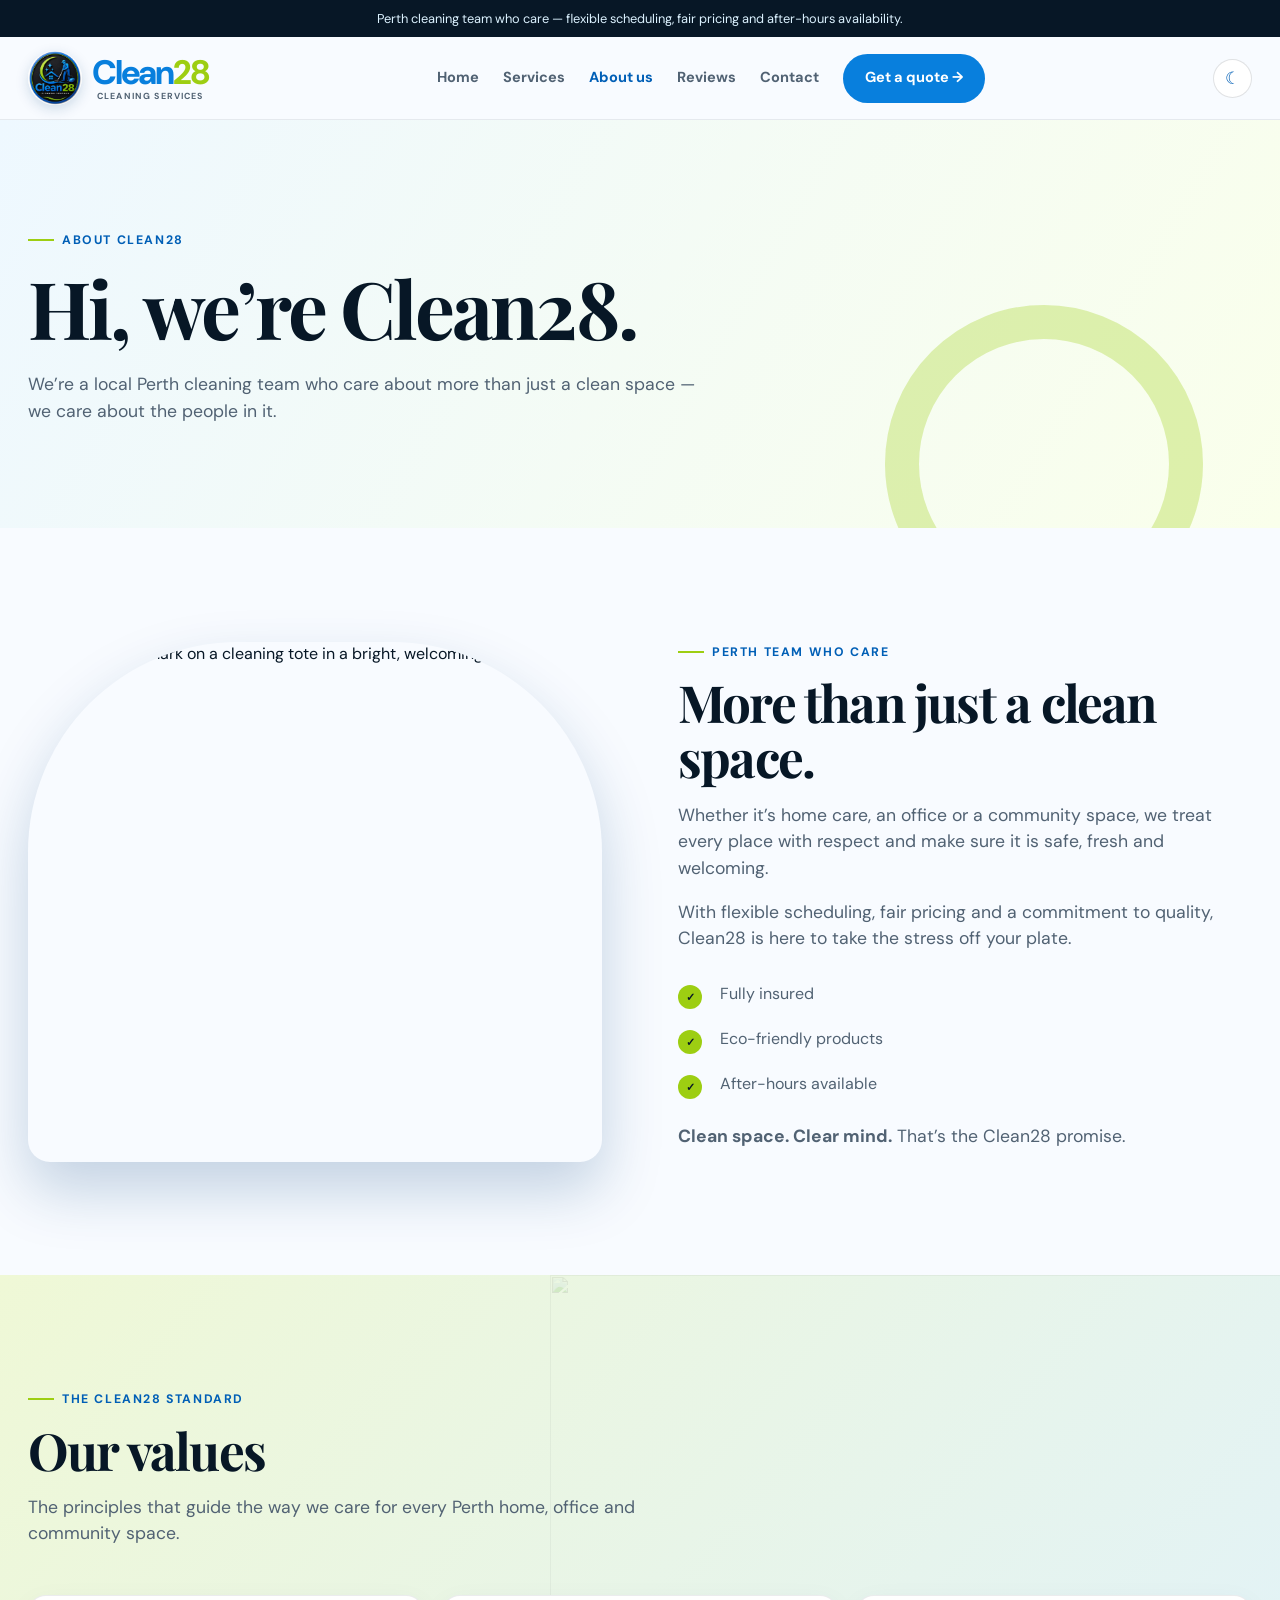
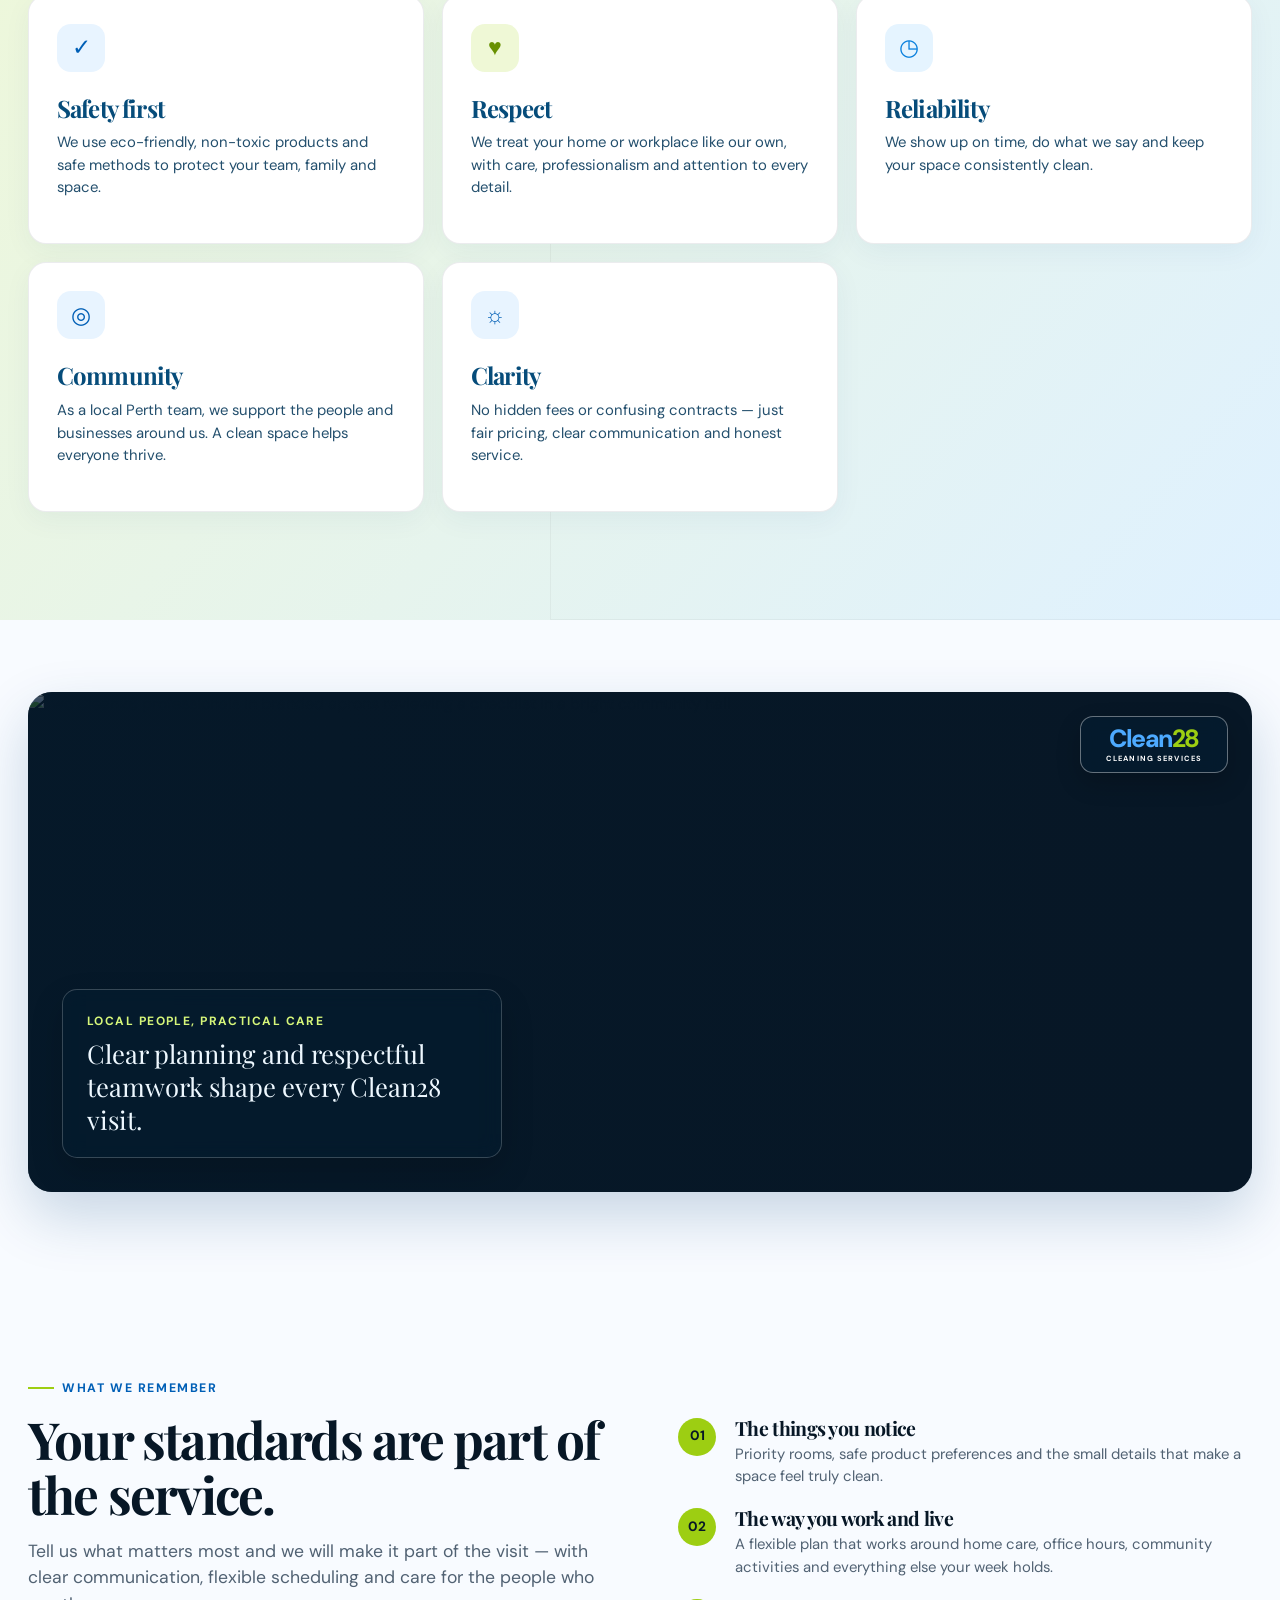
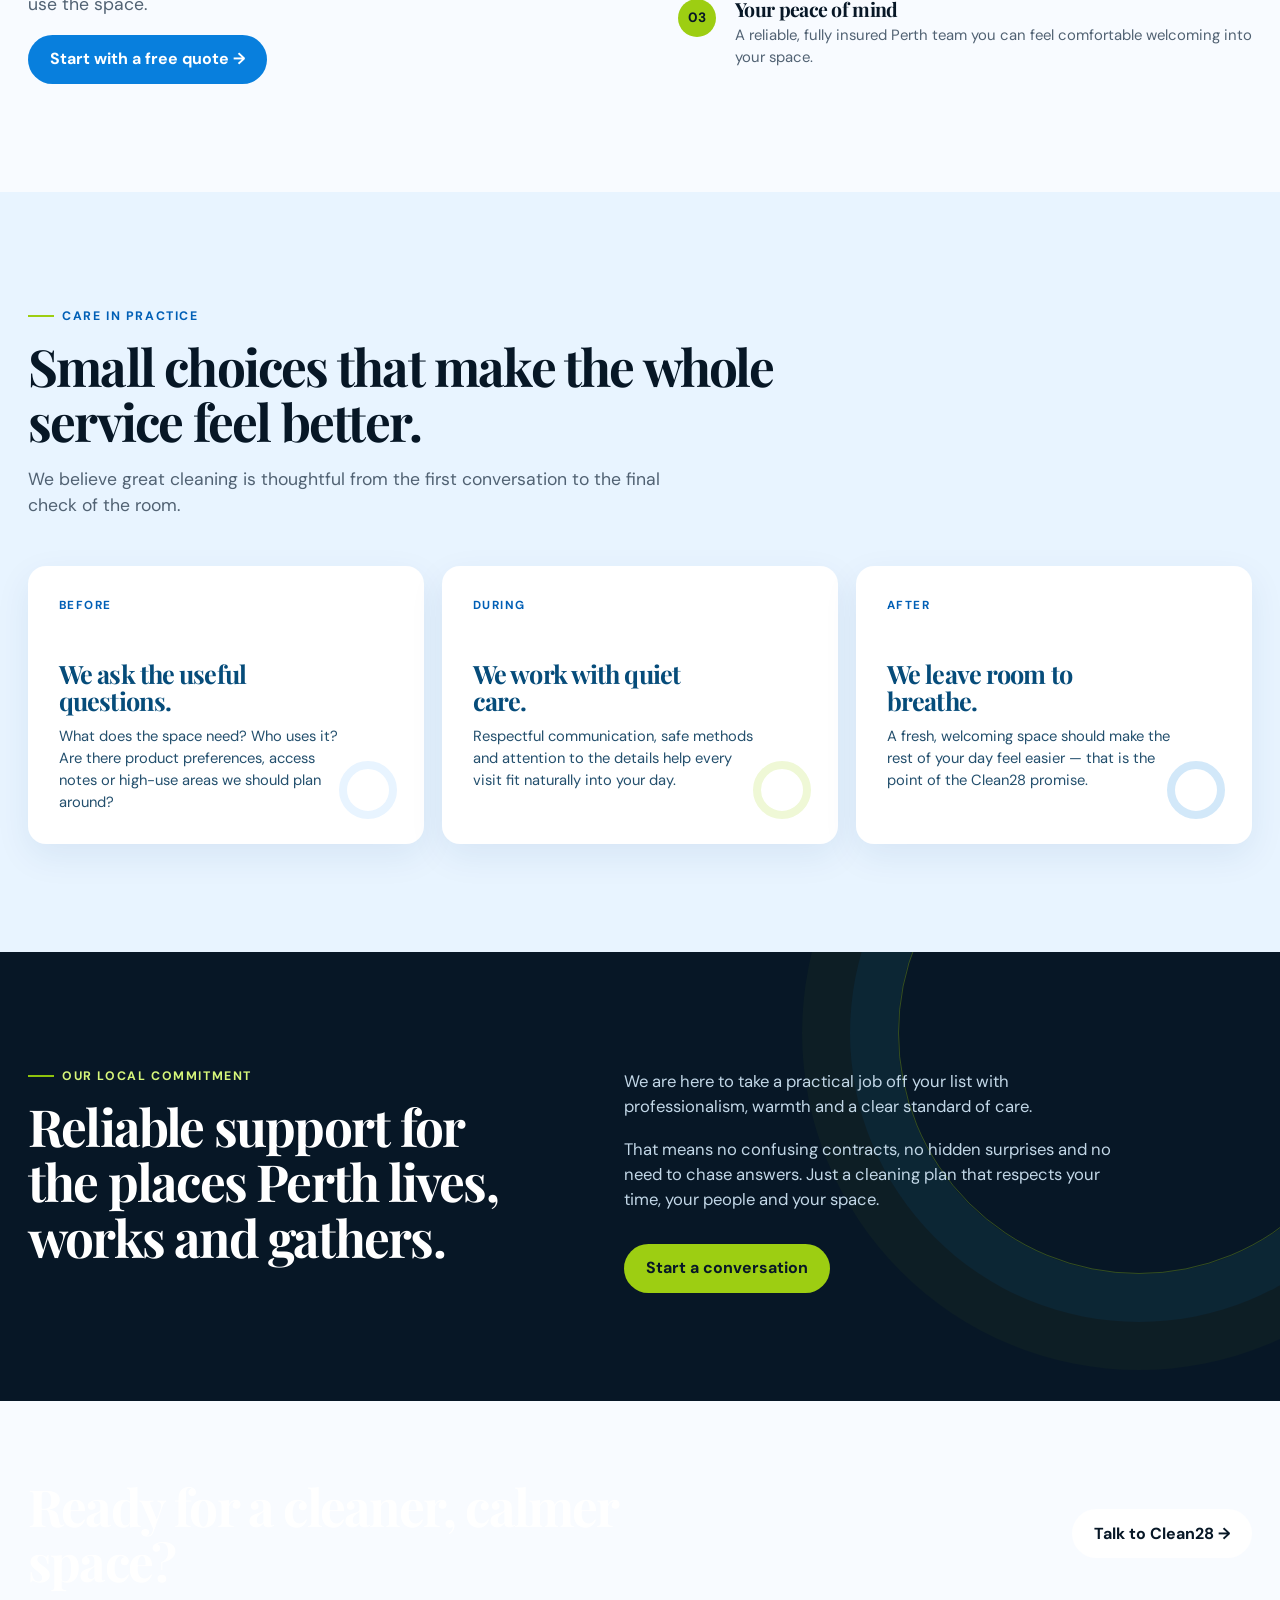
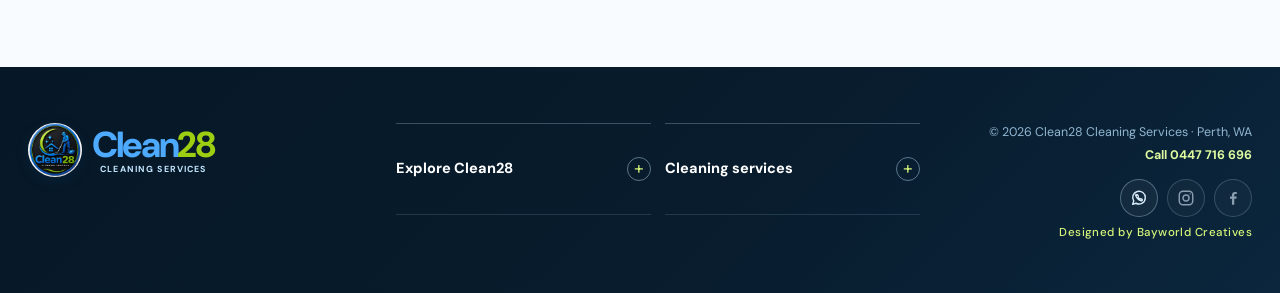
==== about.html @ f26c66ed "Add Clean28 website pages" ====
<!DOCTYPE html>
<html lang="en-AU">
<head>
  <meta charset="UTF-8" />
  <meta name="viewport" content="width=device-width, initial-scale=1.0" />
  <meta name="description" content="Learn about the people-first approach behind Clean28 Cleaning Services." />
  <title>Clean28 Cleaning Services | About us</title>
  <link rel="icon" type="image/jpeg" href="clean28-logo.jpeg" />
  <link rel="apple-touch-icon" href="clean28-logo.jpeg" />
  <link rel="preconnect" href="https://fonts.googleapis.com" />
  <link rel="preconnect" href="https://fonts.gstatic.com" crossorigin />
  <link href="https://fonts.googleapis.com/css2?family=DM+Sans:wght@400;500;600;700&family=Playfair+Display:wght@600;700&display=swap" rel="stylesheet" />
  <link rel="stylesheet" href="styles.css" />
</head>
<body>
  <div class="announcement">Perth cleaning team who care — flexible scheduling, fair pricing and after-hours availability.</div>
  <header class="site-header">
    <nav class="nav container" aria-label="Main navigation">
      <a class="brand" href="index.html" aria-label="Clean28 Cleaning Services home"><img class="brand-logo" src="clean28-logo.jpeg" alt="Clean28 Cleaning Services logo" /><span class="brand-text"><strong>Clean<span class="brand-number">28</span></strong><small>Cleaning Services</small></span></a>
      <button class="menu-toggle" type="button" aria-expanded="false" aria-controls="nav-links" aria-label="Open navigation">☰</button>
      <div class="nav-links" id="nav-links"><a href="index.html">Home</a><a href="services.html">Services</a><a href="about.html" aria-current="page">About us</a><a href="reviews.html">Reviews</a><a href="contact.html">Contact</a><a class="button button-primary" href="contact.html">Get a quote →</a></div>
      <button class="theme-toggle" type="button" aria-pressed="false" aria-label="Switch to dark mode">☾</button>
    </nav>
  </header>

  <main>
    <section class="page-hero">
      <div class="container">
        <span class="eyebrow">About Clean28</span>
        <h1>Hi, we’re Clean28.</h1>
        <p class="lead">We’re a local Perth cleaning team who care about more than just a clean space — we care about the people in it.</p>
      </div>
    </section>

    <section class="section">
      <div class="container two-col">
        <div class="photo-panel"><img src="about-cleaning-wordmark-v3.png" alt="Clean28 wordmark on a cleaning tote in a bright, welcoming home entry" /></div>
        <div>
          <span class="eyebrow">Perth team who care</span>
          <h2>More than just a clean space.</h2>
          <p class="lead">Whether it’s home care, an office or a community space, we treat every place with respect and make sure it is safe, fresh and welcoming.</p>
          <p class="lead">With flexible scheduling, fair pricing and a commitment to quality, Clean28 is here to take the stress off your plate.</p>
            <ul class="feature-list">
              <li><b class="tick">✓</b><span>Fully insured</span></li>
              <li><b class="tick">✓</b><span>Eco-friendly products</span></li>
              <li><b class="tick">✓</b><span>After-hours available</span></li>
            </ul>
            <p class="lead" style="margin-top: 24px;"><strong>Clean space. Clear mind.</strong> That’s the Clean28 promise.</p>
          </div>
      </div>
    </section>

    <section class="section section-lime section-with-worker" id="our-values" aria-labelledby="values-heading">
      <img class="worker-watermark worker-watermark-light" src="worker-fade-about.png" alt="" aria-hidden="true" />
      <div class="container">
        <div class="section-heading">
          <span class="eyebrow">The Clean28 standard</span>
          <h2 id="values-heading">Our values</h2>
          <p class="lead">The principles that guide the way we care for every Perth home, office and community space.</p>
        </div>
        <div class="card-grid">
          <article class="card"><div class="card-icon" aria-hidden="true">✓</div><h3>Safety first</h3><p>We use eco-friendly, non-toxic products and safe methods to protect your team, family and space.</p></article>
          <article class="card"><div class="card-icon" aria-hidden="true">♥</div><h3>Respect</h3><p>We treat your home or workplace like our own, with care, professionalism and attention to every detail.</p></article>
          <article class="card"><div class="card-icon" aria-hidden="true">◷</div><h3>Reliability</h3><p>We show up on time, do what we say and keep your space consistently clean.</p></article>
          <article class="card"><div class="card-icon" aria-hidden="true">◎</div><h3>Community</h3><p>As a local Perth team, we support the people and businesses around us. A clean space helps everyone thrive.</p></article>
          <article class="card"><div class="card-icon" aria-hidden="true">☼</div><h3>Clarity</h3><p>No hidden fees or confusing contracts — just fair pricing, clear communication and honest service.</p></article>
        </div>
      </div>
    </section>

    <section class="section visual-story-section">
      <div class="container">
        <figure class="visual-story"><img src="about-community-team-branded.png" alt="Two Clean28 professionals in branded aprons reviewing a checklist in a bright community hall" /><div class="visual-story-brand" aria-label="Clean28 Cleaning Services"><strong>Clean<span class="brand-number">28</span></strong><small>Cleaning Services</small></div><figcaption class="visual-story-caption"><span>Local people, practical care</span><p>Clear planning and respectful teamwork shape every Clean28 visit.</p></figcaption></figure>
      </div>
    </section>

    <section class="section">
      <div class="container two-col">
        <div>
          <span class="eyebrow">What we remember</span>
          <h2>Your standards are part of the service.</h2>
          <p class="lead">Tell us what matters most and we will make it part of the visit — with clear communication, flexible scheduling and care for the people who use the space.</p>
          <a class="button button-primary" href="contact.html">Start with a free quote →</a>
        </div>
        <div class="reason-list">
          <div class="reason"><b class="reason-number">01</b><div><h3>The things you notice</h3><p>Priority rooms, safe product preferences and the small details that make a space feel truly clean.</p></div></div>
          <div class="reason"><b class="reason-number">02</b><div><h3>The way you work and live</h3><p>A flexible plan that works around home care, office hours, community activities and everything else your week holds.</p></div></div>
          <div class="reason"><b class="reason-number">03</b><div><h3>Your peace of mind</h3><p>A reliable, fully insured Perth team you can feel comfortable welcoming into your space.</p></div></div>
        </div>
      </div>
    </section>

    <section class="section section-tint">
      <div class="container">
        <div class="section-heading">
          <span class="eyebrow">Care in practice</span>
          <h2>Small choices that make the whole service feel better.</h2>
          <p class="lead">We believe great cleaning is thoughtful from the first conversation to the final check of the room.</p>
        </div>
        <div class="practice-grid">
          <article class="practice-card"><span>Before</span><h3>We ask the useful questions.</h3><p>What does the space need? Who uses it? Are there product preferences, access notes or high-use areas we should plan around?</p></article>
          <article class="practice-card"><span>During</span><h3>We work with quiet care.</h3><p>Respectful communication, safe methods and attention to the details help every visit fit naturally into your day.</p></article>
          <article class="practice-card"><span>After</span><h3>We leave room to breathe.</h3><p>A fresh, welcoming space should make the rest of your day feel easier — that is the point of the Clean28 promise.</p></article>
        </div>
      </div>
    </section>

    <section class="section section-dark">
      <div class="container commitment-layout">
        <div>
          <span class="eyebrow">Our local commitment</span>
          <h2>Reliable support for the places Perth lives, works and gathers.</h2>
        </div>
        <div class="commitment-copy">
          <p>We are here to take a practical job off your list with professionalism, warmth and a clear standard of care.</p>
          <p>That means no confusing contracts, no hidden surprises and no need to chase answers. Just a cleaning plan that respects your time, your people and your space.</p>
          <a class="button button-lime" href="contact.html">Start a conversation</a>
        </div>
      </div>
    </section>

    <section class="cta"><div class="container cta-inner"><h2>Ready for a cleaner, calmer space?</h2><a class="button button-light" href="contact.html">Talk to Clean28 →</a></div></section>
  </main>

  <footer><div class="container footer-row"><a class="footer-name" href="index.html" aria-label="Clean28 Cleaning Services home"><img class="brand-logo" src="clean28-logo.jpeg" alt="Clean28 Cleaning Services logo" /><span class="brand-text"><strong>Clean<span class="brand-number">28</span></strong><small>Cleaning Services</small></span></a><div class="footer-menus" aria-label="Footer navigation"><details class="footer-menu"><summary>Explore Clean28</summary><div class="footer-menu-links"><a href="services.html">Services</a><a href="about.html">About us</a><a href="reviews.html">Reviews</a><a href="contact.html">Get a quote</a></div></details><details class="footer-menu"><summary>Cleaning services</summary><div class="footer-menu-links"><a href="services.html#home-cleaning">Home care</a><a href="services.html#workplace">Office cleaning</a><a href="services.html#community-spaces">Community spaces</a><a href="contact.html">Tailored cleaning</a></div></details></div><div class="legal">© <span data-year></span> Clean28 Cleaning Services · Perth, WA<br /><a class="footer-phone" href="tel:+61447716696">Call 0447 716 696</a><div class="social-links" aria-label="Follow Clean28 on social media"><a class="social-link social-link--whatsapp" href="https://wa.me/61447716696" target="_blank" rel="noopener noreferrer" aria-label="Message Clean28 on WhatsApp"><svg viewBox="0 0 24 24" aria-hidden="true"><path d="M20.4 11.6a8.4 8.4 0 0 1-12.4 7.4L3.5 20.5 5 16a8.4 8.4 0 1 1 15.4-4.4Z" /><path d="M8.7 8.2c.2-.5.5-.5.8-.5h.4c.2 0 .4.1.5.4l.7 1.7c.1.2.1.4 0 .6l-.4.7c.5 1 1.3 1.8 2.3 2.3l.7-.4c.2-.1.4-.1.6 0l1.7.7c.3.1.4.3.4.5v.4c0 .3 0 .6-.5.8-.5.2-1.1.3-1.8.1-1.4-.4-2.8-1.4-3.8-2.5-1.1-1.1-2.1-2.5-2.5-3.8-.2-.7-.1-1.3.1-1.8Z" /></svg></a><span class="social-link social-link--instagram social-link--pending" role="img" aria-label="Instagram profile coming soon"><svg viewBox="0 0 24 24" aria-hidden="true"><rect x="3" y="3" width="18" height="18" rx="5" /><circle cx="12" cy="12" r="4" /><circle cx="17.5" cy="6.5" r=".8" fill="currentColor" stroke="none" /></svg></span><span class="social-link social-link--facebook social-link--pending" role="img" aria-label="Facebook profile coming soon"><svg viewBox="0 0 24 24" aria-hidden="true"><path d="M13.7 21v-8h2.8l.4-3h-3.2V8.1c0-.9.3-1.5 1.6-1.5H17V4a21.5 21.5 0 0 0-2.4-.1c-2.4 0-4 1.4-4 4.1V10H8v3h2.6v8h3.1Z" /></svg></span></div><span class="designer-credit">Designed by Bayworld Creatives</span></div></div></footer>
  <script src="script.js" defer></script>
</body>
</html>
---- styles.css ----
:root {
  color-scheme: light;
  --ink: #071726;
  --ink-soft: #516273;
  --blue: #087fdd;
  --blue-deep: #005fb6;
  --blue-pale: #e8f4ff;
  --lime: #9dce12;
  --lime-pale: #eff8d6;
  --paper: #f8fbff;
  --white: #ffffff;
  --line: rgba(7, 23, 38, .12);
  --shadow: 0 18px 48px rgba(0, 64, 122, .12);
  --radius: 22px;
}

* { box-sizing: border-box; }
html { scroll-behavior: smooth; }
body { margin: 0; background: var(--paper); color: var(--ink); font-family: "DM Sans", Arial, sans-serif; line-height: 1.5; }
a { color: inherit; text-decoration: none; }
button, input, select, textarea { font: inherit; }
button { cursor: pointer; }
img { display: block; max-width: 100%; }
.container { width: min(1280px, calc(100% - 56px)); margin: 0 auto; }
.section { padding: 108px 0; }
.section-tint { background: var(--blue-pale); }
.section-lime { background: linear-gradient(130deg, var(--lime-pale), #dff1ff); }
.eyebrow { display: inline-flex; align-items: center; gap: 8px; color: var(--blue-deep); font-size: .77rem; font-weight: 700; letter-spacing: .13em; text-transform: uppercase; }
.eyebrow::before { width: 26px; height: 2px; background: var(--lime); content: ""; }
h1, h2, h3, p { margin-top: 0; }
h1, h2, h3 { font-family: "Playfair Display", Georgia, serif; letter-spacing: -.035em; line-height: 1.08; }
h1 { margin: 16px 0 20px; font-size: clamp(3rem, 6.2vw, 5.8rem); }
h2 { margin: 14px 0 16px; font-size: clamp(2.25rem, 4vw, 4.15rem); }
h3 { margin-bottom: 10px; font-size: 1.5rem; }
.lead { max-width: 680px; color: var(--ink-soft); font-size: 1.1rem; }
.section-heading { max-width: 760px; margin-bottom: 48px; }
.text-link { color: var(--blue-deep); font-size: .91rem; font-weight: 700; }
.text-link:hover { color: var(--blue); }

.announcement { padding: 9px 16px; background: var(--ink); color: #dcf2ff; font-size: .8rem; text-align: center; }
.site-header { position: sticky; top: 0; z-index: 10; border-bottom: 1px solid rgba(7,23,38,.08); background: rgba(248,251,255,.94); backdrop-filter: blur(14px); }
.nav { display: flex; align-items: center; justify-content: space-between; gap: 22px; min-height: 82px; }
.brand { display: inline-flex; align-items: center; gap: 10px; min-width: max-content; font-weight: 700; }
.brand-logo { width: 54px; height: 54px; flex: 0 0 54px; border-radius: 50%; object-fit: cover; box-shadow: 0 4px 13px rgba(0,64,122,.18); }
.brand-text { display: grid; line-height: 1.05; }
.brand-text strong { display: block; color: var(--blue); font-size: 2.12rem; font-weight: 800; letter-spacing: -.065em; }
.brand-number { color: var(--lime); }
.brand-text small { justify-self: center; margin-top: 1px; color: var(--ink-soft); font-size: .55rem; font-weight: 700; letter-spacing: .13em; text-align: center; text-transform: uppercase; white-space: nowrap; }
.nav-links { display: flex; align-items: center; gap: 24px; font-size: .91rem; font-weight: 700; }
.nav-links a:not(.button) { color: var(--ink-soft); }
.nav-links a:not(.button):hover, .nav-links a[aria-current="page"] { color: var(--blue-deep); }
.menu-toggle { display: none; padding: 5px; border: 0; background: transparent; color: var(--ink); font-size: 1.5rem; transition: transform .25s cubic-bezier(.2,.8,.2,1), color .2s ease; }
.menu-toggle[aria-expanded="true"] { color: var(--blue-deep); transform: rotate(90deg); }
.button { display: inline-flex; align-items: center; justify-content: center; gap: 8px; min-height: 49px; padding: 0 21px; border: 1px solid transparent; border-radius: 999px; font-weight: 700; transition: transform .2s ease, background .2s ease; }
.button:hover { transform: translateY(-2px); }
.button-primary { background: var(--blue); color: white; }
.button-primary:hover { background: var(--blue-deep); }
.button-dark { background: var(--ink); color: white; }
.button-light { background: var(--white); color: var(--ink); }
.button-outline { border-color: var(--blue-deep); color: var(--blue-deep); }
.theme-toggle { display: grid; width: 39px; height: 39px; flex: 0 0 39px; place-items: center; padding: 0; border: 1px solid var(--line); border-radius: 50%; background: var(--white); color: var(--blue-deep); font-size: 1.05rem; transition: transform .25s cubic-bezier(.2,.8,.2,1), background .25s ease; }
.theme-toggle:hover { background: var(--blue-pale); transform: rotate(18deg) scale(1.08); }

.home-hero { position: relative; overflow: hidden; padding: 0 0 108px; background: linear-gradient(122deg, #e9f6ff, #fbfff1 66%, #dff0ff); }
.home-hero::after { position: absolute; top: -160px; right: -160px; width: 520px; height: 520px; border: 45px solid rgba(157,206,18,.13); border-radius: 50%; box-shadow: 0 0 0 1px rgba(8,127,221,.26); content: ""; }
.hero-grid { position: relative; z-index: 1; display: grid; gap: 48px; }
.hero-actions { display: flex; flex-wrap: wrap; gap: 12px; margin-top: 30px; }
.trust-line { display: flex; flex-wrap: wrap; gap: 16px; margin-top: 30px; color: var(--ink-soft); font-size: .84rem; font-weight: 600; }
.trust-line span { display: inline-flex; align-items: center; gap: 7px; }
.tick { display: grid; width: 18px; height: 18px; place-items: center; border-radius: 50%; background: var(--lime); color: var(--ink); font-size: .7rem; transition: transform .24s cubic-bezier(.2,.8,.2,1), box-shadow .24s ease; }
.trust-line span:hover .tick, .feature-list li:hover .tick { transform: rotate(12deg) scale(1.18); box-shadow: 0 0 0 5px rgba(157,206,18,.19); }
.hero-mark { position: relative; order: -1; width: 100vw; min-height: 0; margin-left: calc(50% - 50vw); }
.hero-mark-main { position: absolute; inset: 0 0 0 38px; display: grid; place-items: center; overflow: hidden; border-radius: 255px 255px 24px 24px; background: radial-gradient(circle at 68% 18%, #e9ff9c 0 7%, transparent 7.5%), linear-gradient(160deg, #168fe9, #005aaf); box-shadow: 0 28px 60px rgba(0,64,122,.25); }
.hero-mark-main::before { position: absolute; width: 300px; height: 300px; border: 2px solid rgba(255,255,255,.46); border-radius: 50%; content: ""; }
.hero-mark-main img { position: relative; z-index: 1; width: 270px; height: 270px; border-radius: 50%; object-fit: cover; box-shadow: 0 18px 28px rgba(0,0,0,.28); }
.hero-mark-main .hero-photo { width: 100%; height: 100%; border-radius: 0; box-shadow: none; object-position: 67% center; transform: scale(1.04); transition: transform .75s cubic-bezier(.2,.75,.2,1), filter .45s ease; will-change: transform; }
.hero-logo-badge { position: absolute; z-index: 2; top: 22px; left: 22px; width: 82px !important; height: 82px !important; border: 4px solid rgba(255,255,255,.85); border-radius: 50% !important; box-shadow: 0 8px 22px rgba(0,0,0,.28) !important; }
.hero-tag { position: absolute; right: 0; bottom: 35px; padding: 15px 17px; border-radius: 14px; background: var(--ink); color: white; box-shadow: var(--shadow); font-size: .83rem; }
.hero-tag strong { display: block; color: var(--lime); font-size: 1.1rem; }
.hero-note { position: absolute; top: 70px; left: 0; width: 190px; padding: 16px; border-radius: 15px; background: var(--white); box-shadow: var(--shadow); color: var(--ink-soft); font-size: .8rem; }
.hero-note b { display: block; margin-bottom: 3px; color: var(--ink); font-size: 1rem; }
.hero-carousel { position: relative; height: clamp(680px, 72vh, 820px); overflow: hidden; background: var(--ink); box-shadow: 0 28px 60px rgba(0,64,122,.25); }
.carousel-slide { position: absolute; inset: 0; opacity: 0; pointer-events: none; transform: translateX(7%); transition: opacity .7s ease, transform .8s cubic-bezier(.2,.75,.2,1); }
.carousel-slide.is-active { opacity: 1; pointer-events: auto; transform: translateX(0); }
.carousel-image { width: 100%; height: 100%; object-fit: cover; object-position: center; transform: scale(1); transition: transform 5.5s ease; }
.carousel-slide.is-active .carousel-image { transform: scale(1.08); }
.carousel-scrim { position: absolute; inset: 0; background: linear-gradient(180deg, rgba(7,23,38,.02) 22%, rgba(7,23,38,.82) 100%), linear-gradient(90deg, rgba(7,23,38,.36), transparent 72%); }
.carousel-caption { position: absolute; z-index: 1; right: max(28px, calc((100vw - 1280px) / 2)); bottom: 84px; left: max(28px, calc((100vw - 1280px) / 2)); max-width: 430px; color: white; }
.carousel-kicker { display: inline-block; margin-bottom: 10px; color: #d7fa6b; font-size: .75rem; font-weight: 700; letter-spacing: .14em; text-transform: uppercase; }
.carousel-caption h2 { margin: 0 0 10px; font-size: clamp(2rem, 3vw, 3.1rem); }
.carousel-caption p { margin: 0; color: #edf7ff; font-size: 1.03rem; }
.carousel-controls { position: absolute; z-index: 2; right: max(28px, calc((100vw - 1280px) / 2)); bottom: 24px; left: max(28px, calc((100vw - 1280px) / 2)); display: flex; align-items: center; justify-content: space-between; }
.carousel-control { display: grid; width: 36px; height: 36px; place-items: center; padding: 0; border: 1px solid rgba(255,255,255,.62); border-radius: 50%; background: rgba(7,23,38,.42); color: white; font-size: 1.65rem; line-height: 1; transition: transform .2s ease, background .2s ease; }
.carousel-control:hover { transform: scale(1.08); background: rgba(8,127,221,.82); }
.carousel-dots { display: flex; gap: 8px; }
.carousel-dot { width: 9px; height: 9px; padding: 0; border: 0; border-radius: 50%; background: rgba(255,255,255,.52); transition: transform .2s ease, background .2s ease; }
.carousel-dot.is-active { transform: scale(1.3); background: var(--lime); }

.intro-grid, .two-col { display: grid; grid-template-columns: 1fr 1fr; gap: 76px; align-items: center; }
.page-hero { position: relative; overflow: hidden; padding: 104px 0; background: linear-gradient(120deg, #eef8ff, #faffeb); }
.page-hero::after { position: absolute; z-index: 0; right: 6%; bottom: -95px; width: 250px; height: 250px; border: 34px solid rgba(157,206,18,.3); border-radius: 50%; content: ""; }
.page-hero .container { position: relative; z-index: 2; }
.page-hero h1 { max-width: 720px; }
.page-hero .lead { max-width: 680px; margin-bottom: 0; }
.page-hero-visual { position: absolute; z-index: 1; right: max(6%, calc((100vw - 1280px) / 2)); bottom: -85px; width: 260px; height: 260px; border: 13px solid white; border-radius: 50%; object-fit: cover; box-shadow: var(--shadow); }
.page-hero-photo { position: absolute; z-index: 1; right: max(4%, calc((100vw - 1280px) / 2)); bottom: -72px; width: 390px; height: 430px; border: 10px solid var(--white); border-radius: 180px 180px 22px 22px; object-fit: cover; box-shadow: 0 28px 60px rgba(0,64,122,.24); transition: transform .55s cubic-bezier(.2,.75,.2,1), box-shadow .55s ease, filter .45s ease; will-change: transform; }
.feature-list { display: grid; gap: 18px; padding: 0; margin: 31px 0 0; list-style: none; }
.feature-list li { display: grid; grid-template-columns: 30px 1fr; gap: 12px; align-items: start; color: var(--ink-soft); }
.feature-list .tick { margin-top: 3px; width: 24px; height: 24px; }

.card-grid { display: grid; grid-template-columns: repeat(3, 1fr); gap: 18px; }
.scope-grid { display: grid; grid-template-columns: repeat(4, minmax(0, 1fr)); gap: 18px; }
.card { padding: 28px; border: 1px solid rgba(7,23,38,.08); border-radius: 18px; background: var(--white); color: var(--ink); box-shadow: 0 8px 28px rgba(0,64,122,.05); }
.card p { margin-bottom: 17px; color: var(--ink-soft); font-size: .93rem; }
.scope-label { display: block; margin-bottom: 17px; color: var(--blue-deep); font-size: .72rem; font-weight: 700; letter-spacing: .12em; text-transform: uppercase; }
.scope-card h3 { font-size: 1.28rem; }
.scope-list { display: grid; gap: 8px; padding: 0; margin: 19px 0 0; list-style: none; color: var(--ink-soft); font-size: .88rem; }
.scope-list li { display: flex; gap: 8px; align-items: flex-start; }
.scope-list li::before { color: #6c9600; content: "✓"; font-weight: 800; }
.card-icon { display: grid; width: 48px; height: 48px; margin-bottom: 24px; place-items: center; border-radius: 14px; background: var(--blue-pale); color: var(--blue-deep); font-size: 1.45rem; transition: transform .28s cubic-bezier(.2,.8,.2,1), background .28s ease, color .28s ease; }
.card:nth-child(2) .card-icon { background: var(--lime-pale); color: #689000; }
.card:nth-child(3) .card-icon { background: #e5f4ff; color: var(--blue); }
.card:hover .card-icon { transform: translateY(-6px) rotate(-6deg) scale(1.09); background: var(--blue); color: white; }
.card:nth-child(2):hover .card-icon { transform: translateY(-6px) rotate(6deg) scale(1.09); background: var(--lime); color: var(--ink); }
.service-card { position: relative; min-height: 270px; overflow: hidden; }
.service-card::after { position: absolute; right: -46px; bottom: -46px; width: 145px; height: 145px; border: 20px solid rgba(8,127,221,.11); border-radius: 50%; content: ""; }
.service-card:nth-child(2)::after { border-color: rgba(157,206,18,.22); }
.service-card > * { position: relative; z-index: 1; }

.planner-section { padding: 38px 0; background: var(--paper); }
.planner-shell { display: grid; grid-template-columns: .86fr 1.14fr; gap: 36px; padding: 30px; border: 1px solid var(--line); border-radius: var(--radius); background: var(--white); box-shadow: var(--shadow); }
.planner-shell h2 { margin-bottom: 10px; font-size: 2rem; }
.planner-shell .lead { margin-bottom: 0; font-size: .98rem; }
.plan-options { display: grid; grid-template-columns: repeat(3, 1fr); gap: 10px; margin: 22px 0 0; }
.plan-option { min-height: 100px; padding: 14px; border: 1px solid var(--line); border-radius: 12px; background: var(--paper); color: var(--ink); text-align: left; transition: transform .2s ease, border-color .2s ease, background .2s ease; }
.plan-option:hover { transform: translateY(-2px); border-color: var(--blue); }
.plan-option.is-selected { border-color: var(--blue); background: var(--blue-pale); box-shadow: inset 0 0 0 1px var(--blue); }
.plan-option b { display: block; margin-bottom: 5px; font-family: "Playfair Display", Georgia, serif; font-size: 1.04rem; }
.plan-option small { color: var(--ink-soft); font-size: .75rem; }
.plan-summary { padding: 26px; border-radius: 16px; background: linear-gradient(135deg, var(--blue-pale), var(--lime-pale)); }
.plan-summary-label { display: flex; align-items: center; gap: 9px; margin-bottom: 10px; color: var(--blue-deep); font-size: .78rem; font-weight: 700; letter-spacing: .09em; text-transform: uppercase; }
.plan-summary-label::before { width: 10px; height: 10px; border-radius: 50%; background: var(--lime); box-shadow: 0 0 0 5px rgba(157,206,18,.2); content: ""; }
.plan-summary h3 { margin-bottom: 8px; }
.plan-summary p { max-width: 590px; margin-bottom: 16px; color: var(--ink-soft); }
.plan-includes { display: grid; grid-template-columns: 1fr 1fr; gap: 8px 20px; padding: 0; margin: 18px 0 23px; list-style: none; color: var(--ink-soft); font-size: .87rem; }
.plan-includes li { display: flex; gap: 7px; align-items: flex-start; }
.plan-includes li::before { color: #6c9600; content: "✓"; font-weight: 800; }

.form-helper { padding: 13px 15px; margin: -2px 0 16px; border-left: 3px solid var(--lime); background: var(--lime-pale); color: var(--ink-soft); font-size: .85rem; }
.form-helper strong { color: var(--ink); }

.service-card, .photo-panel, .hero-mark-main, .page-hero-photo { transition: transform .25s ease, box-shadow .25s ease; }
@media (hover: hover) {
  .hero-mark-main:hover { transform: translateY(-5px); box-shadow: 0 34px 68px rgba(0,64,122,.29); }
  .hero-mark-main:hover .hero-photo { transform: scale(1.11); filter: saturate(1.07) contrast(1.03); }
  .photo-panel:hover, .page-hero-photo:hover { transform: translateY(-6px); box-shadow: 0 28px 56px rgba(0,64,122,.24); }
  .photo-panel:hover img { transform: scale(1.075); filter: saturate(1.06) contrast(1.03); }
  .page-hero-photo:hover { transform: translateY(-6px) scale(1.025); filter: saturate(1.06) contrast(1.03); }
}

.steps { display: grid; grid-template-columns: repeat(3, 1fr); gap: 30px; }
.step { position: relative; padding-top: 24px; }
.step::before { position: absolute; top: 0; left: 0; width: 100%; height: 1px; background: var(--line); content: ""; }
.step::after { position: absolute; top: -5px; left: 0; width: 11px; height: 11px; border-radius: 50%; background: var(--lime); content: ""; }
.step:nth-child(2)::after { background: var(--blue); }
.step:nth-child(3)::after { background: var(--ink); }
.step span { color: var(--blue-deep); font-size: .74rem; font-weight: 700; letter-spacing: .12em; }
.step p { color: var(--ink-soft); font-size: .93rem; }

.side-logo { min-height: 430px; display: grid; place-items: center; border-radius: 170px 170px 20px 20px; background: linear-gradient(165deg, var(--blue), var(--ink)); box-shadow: var(--shadow); }
.side-logo img { width: min(72%, 330px); border: 10px solid rgba(255,255,255,.18); border-radius: 50%; box-shadow: 0 15px 35px rgba(0,0,0,.28); }
.photo-panel { min-height: 520px; overflow: hidden; border-radius: 210px 210px 22px 22px; box-shadow: 0 28px 60px rgba(0,64,122,.22); }
.photo-panel img { width: 100%; height: 520px; object-fit: cover; transition: transform .8s cubic-bezier(.2,.75,.2,1), filter .45s ease; will-change: transform; }
.photo-panel-home img { object-position: 60% center; }
.reason-list { display: grid; gap: 21px; margin-top: 30px; }
.reason { display: grid; grid-template-columns: 42px 1fr; gap: 15px; align-items: start; }
.reason-number { display: grid; width: 38px; height: 38px; place-items: center; border-radius: 50%; background: var(--lime); color: var(--ink); font-size: .85rem; font-weight: 700; }
.reason h3 { margin: 0 0 4px; font-size: 1.22rem; }
.reason p { margin: 0; color: var(--ink-soft); font-size: .93rem; }

.review-feature { display: grid; grid-template-columns: 1.1fr .9fr; gap: 20px; }
.review-main { display: flex; min-height: 315px; flex-direction: column; justify-content: space-between; padding: 35px; border-radius: 19px; background: linear-gradient(135deg, #087fdd, #06466f); color: white; }
.quote-mark { color: var(--lime); font-family: Georgia, serif; font-size: 5rem; line-height: .6; }
blockquote { margin: 12px 0 24px; font-family: "Playfair Display", Georgia, serif; font-size: clamp(1.4rem, 2.5vw, 2.05rem); line-height: 1.27; }
.featured-quote { color: #d6f67a; }
.review-main small { color: #b8dffc; }
.review-stack { display: grid; gap: 20px; }
.review-stack .card { display: grid; align-content: center; min-height: 147px; }
.stars { color: #77ad00; letter-spacing: 1px; }
.review-stack p { margin: 8px 0 12px; }
.review-stack strong { font-size: .86rem; }

.faq-list { border-top: 1px solid var(--line); }
details { border-bottom: 1px solid var(--line); padding: 18px 0; }
summary { display: flex; justify-content: space-between; gap: 16px; cursor: pointer; font-weight: 700; list-style: none; }
summary::-webkit-details-marker { display: none; }
summary::after { color: var(--blue-deep); content: "+"; font-size: 1.3rem; line-height: .8; }
details[open] summary::after { content: "–"; }
details p { margin: 12px 27px 0 0; color: var(--ink-soft); font-size: .92rem; }

.contact-grid { display: grid; grid-template-columns: .88fr 1.12fr; gap: 76px; align-items: start; }
.contact-details { display: grid; gap: 14px; margin-top: 26px; }
.contact-detail { display: flex; align-items: center; gap: 13px; color: var(--ink-soft); }
.contact-detail strong { color: var(--ink); }
.contact-symbol { display: grid; width: 39px; height: 39px; place-items: center; border-radius: 50%; background: var(--lime-pale); color: #618a00; font-weight: 700; transition: transform .25s cubic-bezier(.2,.8,.2,1), background .25s ease; }
.contact-detail:hover .contact-symbol { transform: rotate(-10deg) scale(1.13); background: var(--lime); }
.form-card { padding: 31px; border-radius: var(--radius); background: var(--white); color: var(--ink); box-shadow: var(--shadow); }
.form-card h2 { font-size: 2rem; }
.form-row { display: grid; grid-template-columns: 1fr 1fr; gap: 13px; }
.field { display: grid; gap: 6px; margin-bottom: 14px; color: var(--ink); font-size: .84rem; font-weight: 700; }
.field input, .field select, .field textarea { width: 100%; border: 1px solid var(--line); border-radius: 9px; padding: 12px; outline-color: var(--blue); color: var(--ink); }
.field input, .field select, .field textarea { background: var(--white); }
.field select option { background: var(--white); color: var(--ink); }
.field textarea { min-height: 112px; resize: vertical; }
.form-message { display: none; margin: 13px 0 0; color: #638a00; font-size: .9rem; font-weight: 700; }
.form-message.visible { display: block; }
.designer-credit { display: inline-block; margin-top: 7px; color: #d6f67a; font-size: .72rem; font-weight: 500; letter-spacing: .04em; }

.section-dark { position: relative; overflow: hidden; background: #071726; color: #f5fbff; }
.section-dark::before { position: absolute; top: -160px; right: -100px; width: 480px; height: 480px; border: 1px solid rgba(157,206,18,.3); border-radius: 50%; box-shadow: 0 0 0 48px rgba(8,127,221,.08), 0 0 0 96px rgba(157,206,18,.04); content: ""; }
.section-dark > .container { position: relative; z-index: 1; }
.section-dark .eyebrow { color: #d6f67a; }
.section-dark .eyebrow::before { background: #8ec30c; }
.section-dark h2, .section-dark h3 { color: #ffffff; }
.section-dark p { color: #c2d7e7; }
.section-heading-light { max-width: 710px; }
.section-heading-light p { max-width: 660px; }
.section-with-worker { position: relative; overflow: hidden; isolation: isolate; }
.section-with-worker > .container { position: relative; z-index: 1; }
.worker-watermark { position: absolute; z-index: 0; right: -3%; bottom: 0; width: min(60vw, 1000px); max-width: none; height: 100%; object-fit: cover; object-position: right center; pointer-events: none; user-select: none; }
.worker-watermark-light { opacity: .17; mix-blend-mode: multiply; }
.worker-watermark-dark { opacity: .27; mix-blend-mode: screen; }
#plan-cta { background: var(--lime); color: #071726; }
#plan-cta:hover { background: #c3f04c; }
.button-lime { background: var(--lime); color: #071726; }
.button-lime:hover { background: #c3f04c; }

.standard-layout { display: grid; grid-template-columns: .82fr 1.18fr; gap: 82px; align-items: start; }
.standard-intro h2 { margin-bottom: 21px; }
.standard-intro p { max-width: 460px; margin-bottom: 30px; font-size: 1.06rem; }
.standard-grid { display: grid; gap: 0; border-top: 1px solid rgba(255,255,255,.18); }
.standard-card { display: grid; grid-template-columns: 56px 1fr; column-gap: 20px; padding: 26px 0; border-bottom: 1px solid rgba(255,255,255,.18); }
.standard-card span { grid-row: span 2; color: var(--lime); font-size: .8rem; font-weight: 700; letter-spacing: .12em; }
.standard-card h3 { margin: 0 0 6px; font-size: 1.42rem; }
.standard-card p { margin: 0; font-size: .93rem; }

.service-detail-grid { display: grid; grid-template-columns: repeat(3, 1fr); gap: 18px; }
.service-detail-card { min-height: 325px; padding: 31px; border: 1px solid rgba(255,255,255,.17); border-radius: 19px; background: rgba(255,255,255,.055); backdrop-filter: blur(8px); }
.service-index { display: block; margin-bottom: 56px; color: var(--lime); font-size: .7rem; font-weight: 700; letter-spacing: .14em; }
.service-detail-card h3 { font-size: 1.66rem; }
.service-detail-card p { min-height: 68px; margin-bottom: 22px; font-size: .94rem; }
.service-detail-card ul { display: grid; gap: 9px; padding: 0; margin: 0; list-style: none; color: #d1e0eb; font-size: .85rem; }
.service-detail-card li { display: flex; gap: 8px; align-items: flex-start; }
.service-detail-card li::before { color: var(--lime); content: "✦"; font-size: .7rem; }

.service-assurance { display: grid; grid-template-columns: 1fr 1fr; gap: 84px; align-items: center; }
.assurance-list { display: grid; gap: 0; border-top: 1px solid var(--line); }
.assurance-list > div { display: grid; grid-template-columns: 46px 1fr; gap: 14px; padding: 17px 0; border-bottom: 1px solid var(--line); }
.assurance-list b { color: var(--blue-deep); font-size: .78rem; letter-spacing: .08em; }
.assurance-list span { display: grid; gap: 3px; }
.assurance-list small { color: var(--ink-soft); font-size: .88rem; }

.practice-grid { display: grid; grid-template-columns: repeat(3, 1fr); gap: 18px; }
.practice-card { position: relative; min-height: 268px; padding: 31px; border-radius: 18px; background: var(--white); box-shadow: 0 12px 35px rgba(0,64,122,.08); }
.practice-card::after { position: absolute; right: 27px; bottom: 25px; width: 42px; height: 42px; border: 8px solid var(--blue-pale); border-radius: 50%; content: ""; }
.practice-card:nth-child(2)::after { border-color: var(--lime-pale); }
.practice-card:nth-child(3)::after { border-color: rgba(8,127,221,.18); }
.practice-card span { display: block; margin-bottom: 45px; color: var(--blue-deep); font-size: .73rem; font-weight: 700; letter-spacing: .12em; text-transform: uppercase; }
.practice-card h3 { max-width: 260px; font-size: 1.58rem; }
.practice-card p { max-width: 290px; margin: 0; color: var(--ink-soft); font-size: .92rem; }

.commitment-layout { display: grid; grid-template-columns: .9fr 1.1fr; gap: 82px; align-items: start; }
.commitment-layout h2 { max-width: 600px; }
.commitment-copy { max-width: 510px; padding-top: 9px; }
.commitment-copy p { margin-bottom: 18px; font-size: 1.04rem; }
.commitment-copy .button { margin-top: 14px; }

.review-next-step { display: grid; grid-template-columns: .92fr 1.08fr; gap: 82px; align-items: center; }
.next-step-list { display: grid; gap: 0; border-top: 1px solid var(--line); }
.next-step-list > div { display: grid; grid-template-columns: 44px 1fr; gap: 16px; padding: 19px 0; border-bottom: 1px solid var(--line); }
.next-step-list b { display: grid; width: 32px; height: 32px; place-items: center; border-radius: 50%; background: var(--lime-pale); color: #547600; font-size: .79rem; }
.next-step-list p { margin: 0; color: var(--ink-soft); font-size: .91rem; }
.next-step-list strong { color: var(--ink); }

.contact-journey .section-heading { margin-bottom: 52px; }
.journey-grid { display: grid; grid-template-columns: repeat(3, 1fr); gap: 0; border-top: 1px solid var(--line); }
.journey-grid article { position: relative; min-height: 276px; padding: 32px 34px 24px 0; border-bottom: 1px solid var(--line); }
.journey-grid article + article { padding-left: 34px; border-left: 1px solid var(--line); }
.journey-grid span { display: block; margin-bottom: 65px; color: var(--blue-deep); font-size: .78rem; font-weight: 700; letter-spacing: .11em; }
.journey-grid h3 { font-size: 1.48rem; }
.journey-grid p { max-width: 310px; margin: 0; color: var(--ink-soft); font-size: .93rem; }

.scroll-progress { position: fixed; z-index: 30; top: 0; right: 0; left: 0; height: 4px; transform: scaleX(0); transform-origin: left center; background: linear-gradient(90deg, var(--blue), var(--lime)); box-shadow: 0 2px 9px rgba(8,127,221,.32); transition: transform .12s linear; }
.back-to-top { position: fixed; z-index: 9; right: 26px; bottom: 26px; display: inline-flex; gap: 7px; align-items: center; min-height: 44px; padding: 0 15px; border: 1px solid rgba(255,255,255,.36); border-radius: 999px; background: var(--ink); color: #ffffff; box-shadow: 0 14px 32px rgba(0,0,0,.22); font-size: .79rem; font-weight: 700; opacity: 0; pointer-events: none; transform: translateY(14px); transition: opacity .24s ease, transform .24s ease, background .2s ease; }
.back-to-top span:first-child { display: grid; width: 18px; height: 18px; place-items: center; border-radius: 50%; background: var(--lime); color: #071726; font-size: .9rem; line-height: 1; }
.back-to-top.is-visible { opacity: 1; pointer-events: auto; transform: translateY(0); }
.back-to-top:hover { background: var(--blue-deep); }

.has-enhanced-motion .reveal { opacity: 0; transform: translateY(26px); transition: opacity .64s ease var(--reveal-delay, 0ms), transform .64s cubic-bezier(.2,.7,.2,1) var(--reveal-delay, 0ms); }
.has-enhanced-motion .reveal.is-visible { opacity: 1; transform: translateY(0); }
.has-enhanced-motion .standard-card.reveal { transform: translateX(22px); }
.has-enhanced-motion .standard-card.reveal.is-visible { transform: translateX(0); }
.has-enhanced-motion .journey-grid article.reveal { transform: translateY(18px); }
.has-enhanced-motion .cta-inner.reveal { transform: translateY(34px) scale(.985); transition-duration: .8s; }
.has-enhanced-motion .cta-inner.reveal.is-visible { transform: translateY(0) scale(1); }
.has-enhanced-motion .image-reveal { opacity: 0; transform: translateX(-58px); transition: opacity .7s ease var(--reveal-delay, 0ms), transform .8s cubic-bezier(.2,.75,.2,1) var(--reveal-delay, 0ms), box-shadow .45s ease, filter .45s ease; }
.has-enhanced-motion .image-reveal.image-reveal-from-right { transform: translateX(58px); }
.has-enhanced-motion .image-reveal.is-visible { opacity: 1; transform: translateX(0); }

@media (hover: hover) {
  .has-enhanced-motion .card.reveal.is-visible:hover, .has-enhanced-motion .practice-card.reveal.is-visible:hover, .has-enhanced-motion .service-detail-card.reveal.is-visible:hover { transform: translateY(-6px); }
  .has-enhanced-motion .photo-panel.image-reveal.is-visible:hover { transform: translateY(-6px); }
  .has-enhanced-motion .page-hero-photo.image-reveal.is-visible:hover { transform: translateY(-6px) scale(1.025); }
}

.cta { padding: 78px 0; color: #ffffff; transition: background-color .55s ease, color .4s ease; }
.cta.cta--blue { background: #087fdd; }
.cta.cta--lime { background: #d6f67a; color: #071726; }
.cta.cta--navy { background: #071726; }
.cta-quote { min-height: 2.45em; margin-bottom: 0; will-change: transform, opacity, filter; }
.cta .button-light { transition: transform .22s cubic-bezier(.2,.8,.2,1), background-color .4s ease, color .4s ease, box-shadow .4s ease; }
.cta.cta--lime .button-light { background: #071726; color: #ffffff; box-shadow: 0 12px 24px rgba(58,95,0,.2); }
.cta-quote.is-changing { animation: cta-quote-swoosh .62s cubic-bezier(.2,.75,.2,1); }
@keyframes cta-quote-swoosh {
  0% { opacity: 1; transform: translateX(0) skewX(0) scale(1); filter: blur(0); }
  42% { opacity: 0; transform: translateX(-74px) skewX(-9deg) scale(.97); filter: blur(3px); }
  54% { opacity: 0; transform: translateX(76px) skewX(-9deg) scale(.97); filter: blur(3px); }
  100% { opacity: 1; transform: translateX(0) skewX(0) scale(1); filter: blur(0); }
}
.cta-inner { display: flex; align-items: center; justify-content: space-between; gap: 35px; }
.cta h2 { max-width: 650px; margin: 0; }
.visual-story-section { padding: 72px 0; }
.visual-story { position: relative; min-height: 500px; margin: 0; overflow: hidden; border-radius: 24px; background: var(--ink); box-shadow: 0 24px 58px rgba(0,64,122,.2); }
.visual-story::after { position: absolute; inset: 0; background: linear-gradient(90deg, rgba(5,25,42,.74), rgba(5,25,42,.16) 60%, transparent); content: ""; }
.visual-story img { width: 100%; height: 500px; object-fit: cover; object-position: center; transition: transform .8s cubic-bezier(.2,.75,.2,1); }
.visual-story:hover img { transform: scale(1.035); }
.visual-story-brand { position: absolute; z-index: 2; top: 24px; right: 24px; display: grid; justify-items: center; min-width: 148px; padding: 10px 15px 9px; border: 1px solid rgba(255,255,255,.38); border-radius: 13px; background: rgba(4,28,48,.76); box-shadow: 0 10px 24px rgba(0,0,0,.2); backdrop-filter: blur(9px); line-height: 1; }
.visual-story-brand strong { color: #4daaff; font-size: 1.56rem; font-weight: 800; letter-spacing: -.06em; }
.visual-story-brand small { margin-top: 3px; color: #ffffff; font-size: .47rem; font-weight: 700; letter-spacing: .15em; text-align: center; text-transform: uppercase; white-space: nowrap; }
.visual-story-caption { position: absolute; z-index: 1; bottom: 34px; left: 34px; max-width: min(440px, calc(100% - 68px)); padding: 22px 24px; border: 1px solid rgba(255,255,255,.2); border-radius: 15px; background: rgba(4,28,48,.62); box-shadow: 0 14px 32px rgba(0,0,0,.17); color: #ffffff; backdrop-filter: blur(9px); }
.visual-story-caption span { display: block; margin-bottom: 7px; color: #d6f67a; font-size: .75rem; font-weight: 700; letter-spacing: .12em; text-transform: uppercase; }
.visual-story-caption p { margin: 0; color: #eef8ff; font-family: "Playfair Display", Georgia, serif; font-size: clamp(1.2rem, 2vw, 1.62rem); line-height: 1.28; }
footer { padding: 56px 0 52px; background: linear-gradient(135deg, #061827, #081c2d 58%, #0b263d); color: #d8e9f8; }
.footer-row { display: grid; grid-template-columns: minmax(205px, .9fr) minmax(360px, 1.45fr) minmax(200px, .8fr); align-items: start; gap: 42px; }
.footer-name { display: inline-flex; align-items: center; gap: 10px; min-width: max-content; }
footer .brand-text strong { color: #4daaff; font-size: 2.25rem; }
footer .brand-text small { color: #c4e7ff; }
.footer-menus { display: grid; grid-template-columns: repeat(2, minmax(0, 1fr)); gap: 14px; }
.footer-menu { border-top: 1px solid rgba(196,231,255,.26); border-bottom: 1px solid rgba(196,231,255,.14); }
.footer-menu summary { display: flex; align-items: center; justify-content: space-between; min-height: 54px; color: #ffffff; cursor: pointer; font-size: .91rem; font-weight: 750; list-style: none; }
.footer-menu summary::-webkit-details-marker { display: none; }
.footer-menu summary::after { display: grid; width: 22px; height: 22px; place-items: center; border: 1px solid rgba(196,231,255,.44); border-radius: 50%; color: #d6f67a; content: "+"; font-size: 1.1rem; font-weight: 400; line-height: 1; transition: transform .22s ease, background .22s ease; }
.footer-menu[open] summary::after { background: rgba(157,206,18,.15); transform: rotate(45deg); }
.footer-menu summary:hover { color: #d6f67a; }
.footer-menu-links { display: grid; gap: 10px; padding: 0 0 18px; }
.footer-menu-links a { color: #b9d8ec; font-size: .82rem; font-weight: 600; }
.footer-menu-links a:hover { color: #d6f67a; }
.legal { color: #91b7d2; font-size: .78rem; text-align: right; }
.footer-phone { display: inline-block; margin-top: 4px; color: #dffca0; font-weight: 700; }
.footer-phone:hover { color: #ffffff; }
.social-links { display: flex; justify-content: flex-end; gap: 9px; margin-top: 14px; }
.social-link { display: grid; width: 38px; height: 38px; place-items: center; border: 1px solid rgba(196,231,255,.34); border-radius: 50%; background: rgba(255,255,255,.045); color: #d8e9f8; transition: transform .22s cubic-bezier(.2,.8,.2,1), border-color .22s ease, background .22s ease, color .22s ease; }
.social-link svg { width: 18px; height: 18px; fill: none; stroke: currentColor; stroke-linecap: round; stroke-linejoin: round; stroke-width: 1.9; }
.social-link--facebook svg { fill: currentColor; stroke: none; }
.social-link--whatsapp:hover { border-color: #85dd9d; background: #25d366; color: #071726; transform: translateY(-4px); }
.social-link--instagram:hover { border-color: #f1a7ca; background: #c13584; color: #ffffff; transform: translateY(-4px); }
.social-link--facebook:hover { border-color: #9cc7ff; background: #1877f2; color: #ffffff; transform: translateY(-4px); }
.social-link--pending { opacity: .62; }

body[data-theme="dark"] {
  color-scheme: dark;
  --ink: #eef7ff;
  --ink-soft: #b2c3d2;
  --blue: #23a4ff;
  --blue-deep: #8fd1ff;
  --blue-pale: #0c2a43;
  --lime: #b9e83d;
  --lime-pale: #1c310b;
  --paper: #07131f;
  --white: #102131;
  --line: rgba(224, 243, 255, .16);
  --shadow: 0 18px 48px rgba(0, 0, 0, .34);
}

body[data-theme="dark"] .site-header { border-bottom-color: rgba(224,243,255,.1); background: rgba(7,19,31,.92); }
body[data-theme="dark"] .button-light { background: var(--white); color: var(--ink); }
body[data-theme="dark"] .home-hero { background: linear-gradient(122deg, #081e32, #14280b 66%, #0a2239); }
body[data-theme="dark"] .page-hero { background: linear-gradient(120deg, #091f33, #15270c); }
body[data-theme="dark"] .section-tint { background: #0a1d2e; }
body[data-theme="dark"] .section-lime { background: linear-gradient(130deg, #172a0b, #0b2137); }
body[data-theme="dark"] .card, body[data-theme="dark"] .form-card, body[data-theme="dark"] .hero-note { border-color: rgba(224,243,255,.1); background: var(--white); }
body[data-theme="dark"] .field input, body[data-theme="dark"] .field select, body[data-theme="dark"] .field textarea { background: #091825; color: var(--ink); }
body[data-theme="dark"] .theme-toggle { background: #102b43; color: var(--lime); }
body[data-theme="dark"] .theme-toggle:hover { background: #163c5b; }
body[data-theme="dark"] .brand-text small { color: var(--ink-soft); }
body[data-theme="dark"] .page-hero-photo { border-color: #193750; }
body[data-theme="dark"] .planner-shell { background: var(--white); }
body[data-theme="dark"] .plan-option { background: #091a29; }
body[data-theme="dark"] .plan-option.is-selected { background: #0e3352; }
body[data-theme="dark"] .plan-summary { background: linear-gradient(135deg, #0c304d, #1a310b); }
body[data-theme="dark"] .form-helper { background: #1a310b; }

/* Keep every light surface comfortably readable, even when component styles overlap. */
body:not([data-theme="dark"]) .card,
body:not([data-theme="dark"]) .planner-shell,
body:not([data-theme="dark"]) .form-card,
body:not([data-theme="dark"]) .practice-card,
body:not([data-theme="dark"]) .hero-note { background: #ffffff; color: #064c7a; }
body:not([data-theme="dark"]) .card h2,
body:not([data-theme="dark"]) .card h3,
body:not([data-theme="dark"]) .planner-shell h2,
body:not([data-theme="dark"]) .planner-shell h3,
body:not([data-theme="dark"]) .form-card h2,
body:not([data-theme="dark"]) .practice-card h3,
body:not([data-theme="dark"]) .hero-note b { color: #064c7a; }
body:not([data-theme="dark"]) .card p,
body:not([data-theme="dark"]) .planner-shell p,
body:not([data-theme="dark"]) .form-card p,
body:not([data-theme="dark"]) .practice-card p,
body:not([data-theme="dark"]) .hero-note { color: #234f6d; }
body:not([data-theme="dark"]) .field { color: #064c7a; }
body:not([data-theme="dark"]) .field input,
body:not([data-theme="dark"]) .field select,
body:not([data-theme="dark"]) .field textarea { color: #163f5b; }
body:not([data-theme="dark"]) .field input,
body:not([data-theme="dark"]) .field select,
body:not([data-theme="dark"]) .field textarea { border-color: #a9c7da; background: #ffffff; }
body[data-theme="dark"] .card,
body[data-theme="dark"] .planner-shell,
body[data-theme="dark"] .form-card,
body[data-theme="dark"] .practice-card,
body[data-theme="dark"] .hero-note { color: #eef7ff; }
body[data-theme="dark"] .card h2,
body[data-theme="dark"] .card h3,
body[data-theme="dark"] .planner-shell h2,
body[data-theme="dark"] .planner-shell h3,
body[data-theme="dark"] .form-card h2,
body[data-theme="dark"] .practice-card h3,
body[data-theme="dark"] .hero-note b { color: #ffffff; }
body[data-theme="dark"] .card p,
body[data-theme="dark"] .planner-shell p,
body[data-theme="dark"] .form-card p,
body[data-theme="dark"] .practice-card p,
body[data-theme="dark"] .hero-note { color: #c6dce9; }

@media (max-width: 870px) {
  .nav-links { position: absolute; top: 82px; right: 0; left: 0; display: flex; max-height: 0; flex-direction: column; align-items: stretch; padding: 0 22px; overflow: hidden; border-bottom: 1px solid transparent; background: var(--paper); opacity: 0; pointer-events: none; transform: translateY(-14px); visibility: hidden; transition: max-height .42s cubic-bezier(.2,.8,.2,1), padding .42s cubic-bezier(.2,.8,.2,1), opacity .24s ease, transform .32s ease, visibility 0s linear .42s, border-color .25s ease; }
  .nav-links.open { max-height: 520px; padding: 22px; border-bottom-color: var(--line); opacity: 1; pointer-events: auto; transform: translateY(0); visibility: visible; transition-delay: 0s; }
  .menu-toggle { display: block; }
  .hero-grid, .intro-grid, .two-col, .contact-grid { grid-template-columns: 1fr; }
  .hero-mark { width: 100vw; margin-left: calc(50% - 50vw); }
  .page-hero-visual, .page-hero-photo { display: none; }
  .card-grid, .scope-grid { grid-template-columns: repeat(2, 1fr); }
  .planner-shell { grid-template-columns: 1fr; }
  .contact-grid { gap: 38px; }
  .standard-layout, .service-assurance, .commitment-layout, .review-next-step { grid-template-columns: 1fr; gap: 42px; }
  .service-detail-grid, .practice-grid { grid-template-columns: repeat(2, 1fr); }
  .service-detail-card:last-child { grid-column: span 2; }
  .journey-grid { grid-template-columns: 1fr; }
  .journey-grid article, .journey-grid article + article { min-height: 0; padding: 27px 0; border-left: 0; }
  .journey-grid span { margin-bottom: 21px; }
  .footer-row { grid-template-columns: repeat(2, minmax(0, 1fr)); }
  .footer-name { grid-column: 1 / -1; }
  .legal { text-align: left; }
  .worker-watermark { right: -28%; width: min(135vw, 820px); }
  .worker-watermark-light { opacity: .12; }
  .worker-watermark-dark { opacity: .18; }
}

@media (max-width: 600px) {
  .container { width: min(100% - 28px, 1280px); }
  .section { padding: 70px 0; }
  .nav { min-height: 70px; }
  .nav-links { top: 70px; }
  .brand-logo { width: 48px; height: 48px; flex-basis: 48px; }
  .brand-text strong { font-size: 1.88rem; }
  footer .brand-text strong { font-size: 1.98rem; }
  .home-hero { padding: 0 0 70px; }
  h1 { font-size: clamp(2.8rem, 14vw, 4rem); }
  .hero-mark { min-height: 0; }
  .hero-carousel { height: 460px; }
  .carousel-caption { right: 20px; bottom: 58px; left: 20px; }
  .carousel-caption p { font-size: .88rem; }
  .hero-mark-main { inset: 7px 6px 7px 24px; }
  .hero-mark-main img { width: 205px; height: 205px; }
  .hero-note { top: 35px; width: 165px; padding: 12px; }
  .hero-tag { right: -3px; bottom: 18px; }
  .card-grid, .scope-grid, .steps, .review-feature, .service-detail-grid, .practice-grid { grid-template-columns: 1fr; }
  .planner-section { padding: 25px 0; }
  .planner-shell { gap: 24px; padding: 22px; }
  .plan-options, .plan-includes { grid-template-columns: 1fr; }
  .card { padding: 25px; }
  .side-logo { min-height: 330px; }
  .photo-panel { min-height: 390px; }
  .photo-panel img { height: 390px; }
  .form-row { grid-template-columns: 1fr; gap: 0; }
  .form-card { padding: 23px; }
  .cta { padding: 61px 0; }
  .cta-inner { align-items: flex-start; flex-direction: column; }
  .visual-story-section { padding: 48px 0; }
  .visual-story { min-height: 390px; border-radius: 18px; }
  .visual-story img { height: 390px; }
  .visual-story-brand { top: 14px; right: 14px; min-width: 132px; padding: 9px 12px 8px; }
  .visual-story-brand strong { font-size: 1.38rem; }
  .visual-story-caption { right: 16px; bottom: 16px; left: 16px; max-width: none; padding: 17px 18px; }
  .footer-row { grid-template-columns: 1fr; gap: 28px; }
  .footer-name { grid-column: auto; }
  .footer-menus { grid-template-columns: 1fr; }
  .legal { text-align: left; }
  .social-links { justify-content: flex-start; }
  .standard-card { grid-template-columns: 38px 1fr; column-gap: 12px; }
  .service-detail-card:last-child { grid-column: auto; }
  .service-detail-card { min-height: 0; }
  .service-index { margin-bottom: 34px; }
  .service-detail-card p { min-height: 0; }
  .practice-card { min-height: 0; }
  .journey-grid article { padding: 25px 0; }
  .worker-watermark { right: -42%; width: 150vw; height: 76%; }
  .worker-watermark-light { opacity: .1; }
  .worker-watermark-dark { opacity: .15; }
}

@media (prefers-reduced-motion: reduce) {
  *, *::before, *::after { scroll-behavior: auto !important; transition-duration: .01ms !important; animation-duration: .01ms !important; animation-iteration-count: 1 !important; }
}
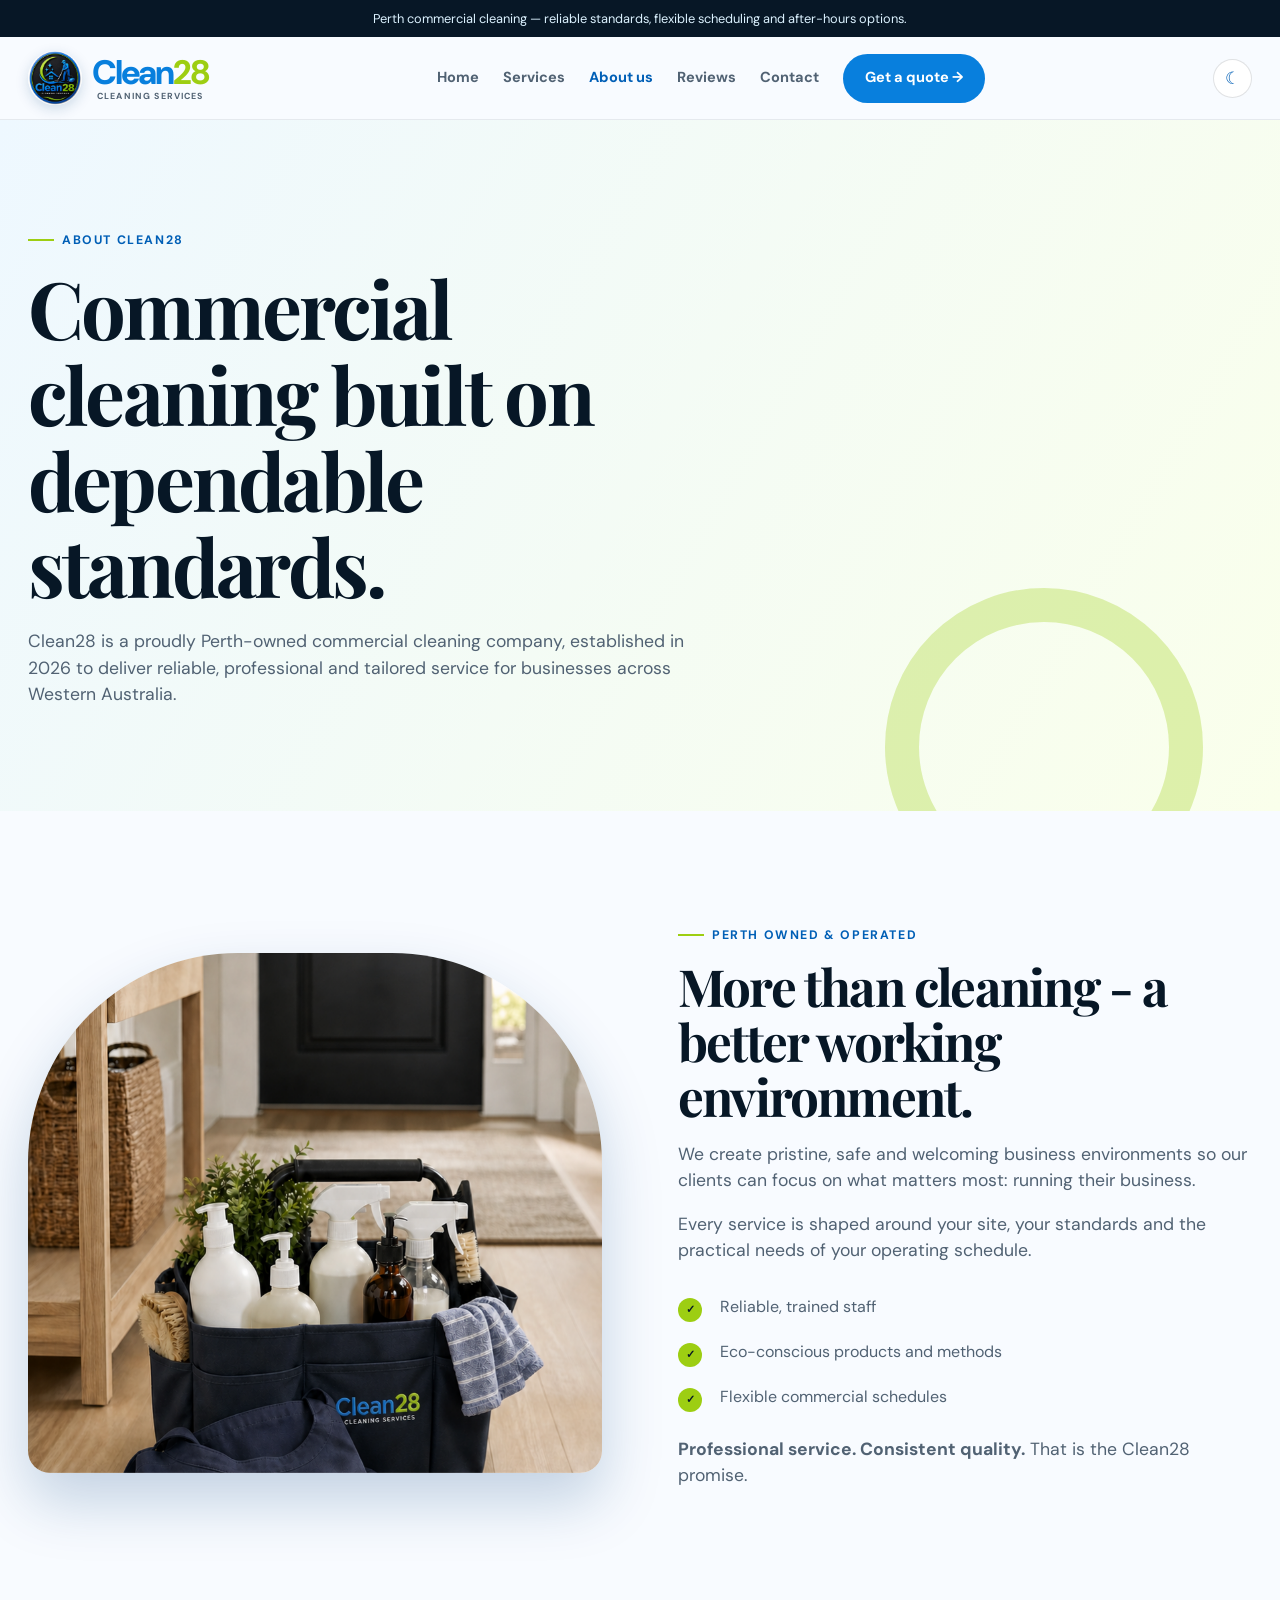
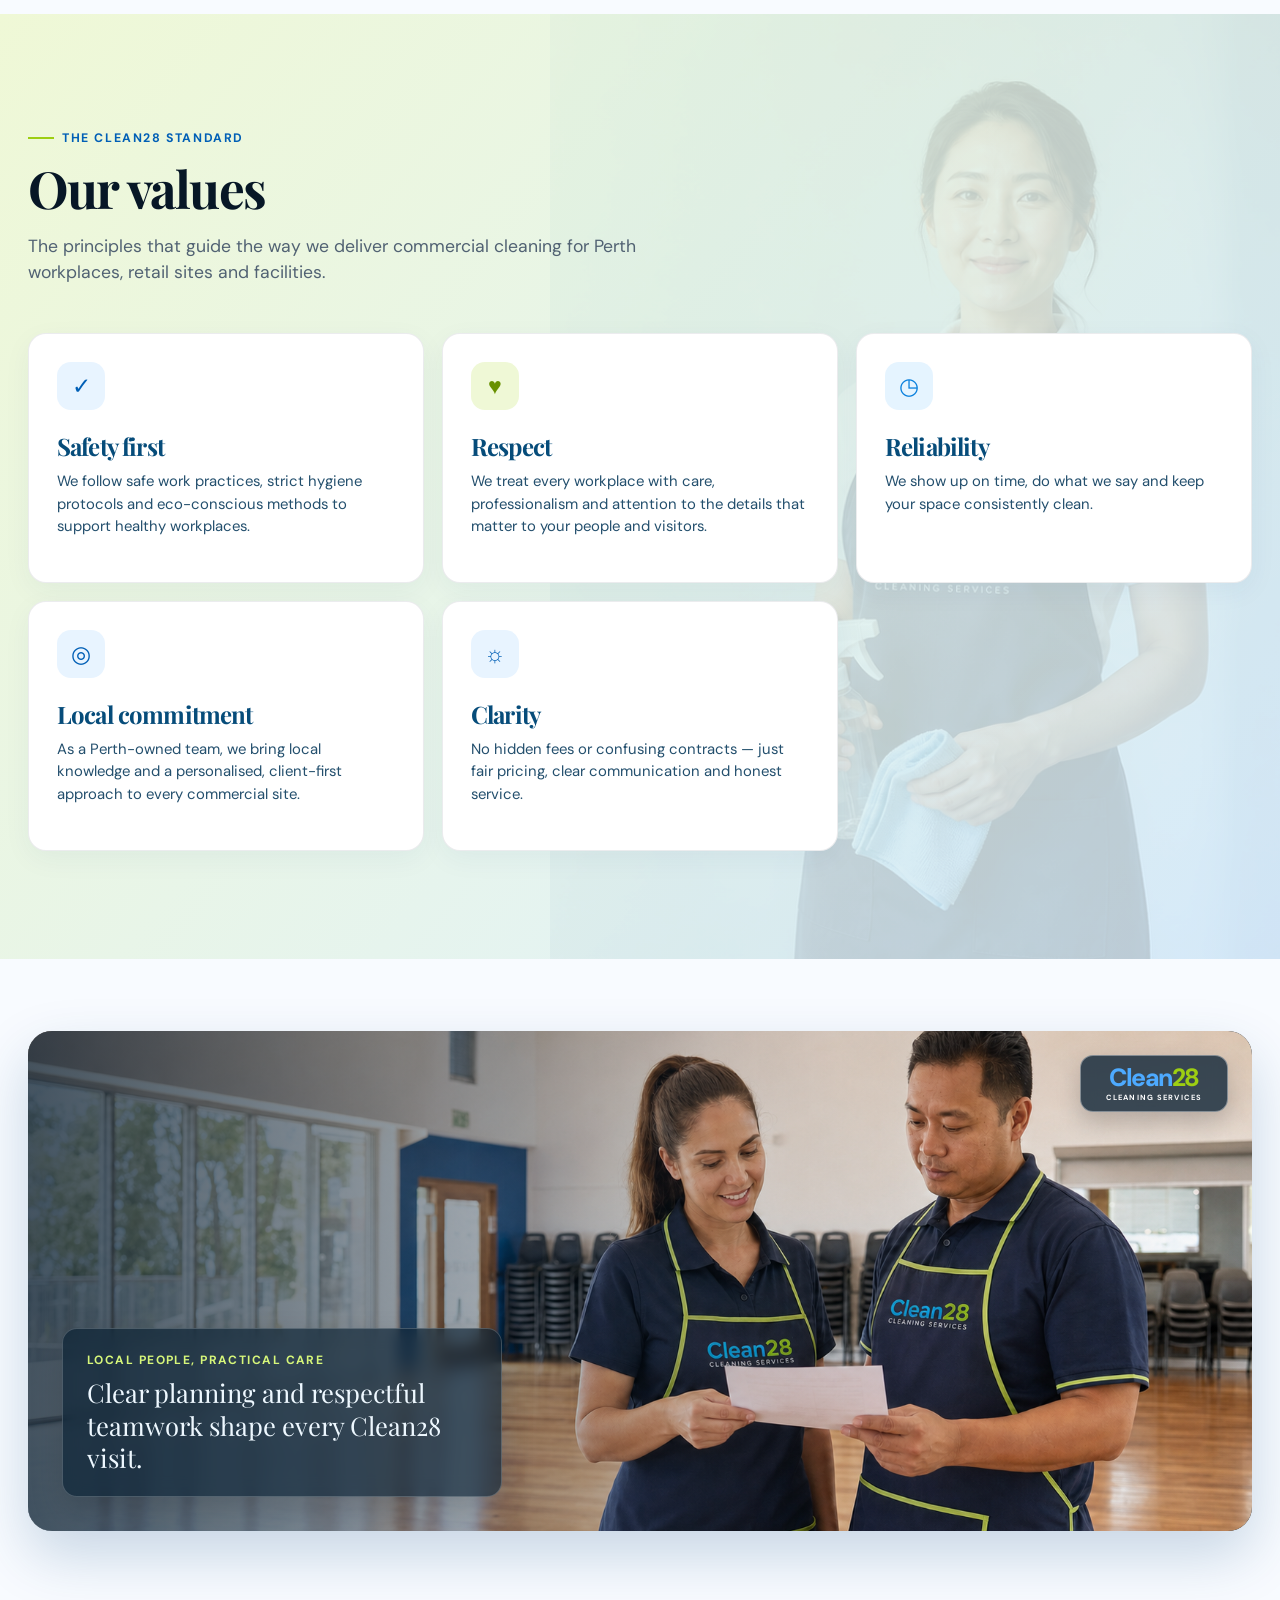
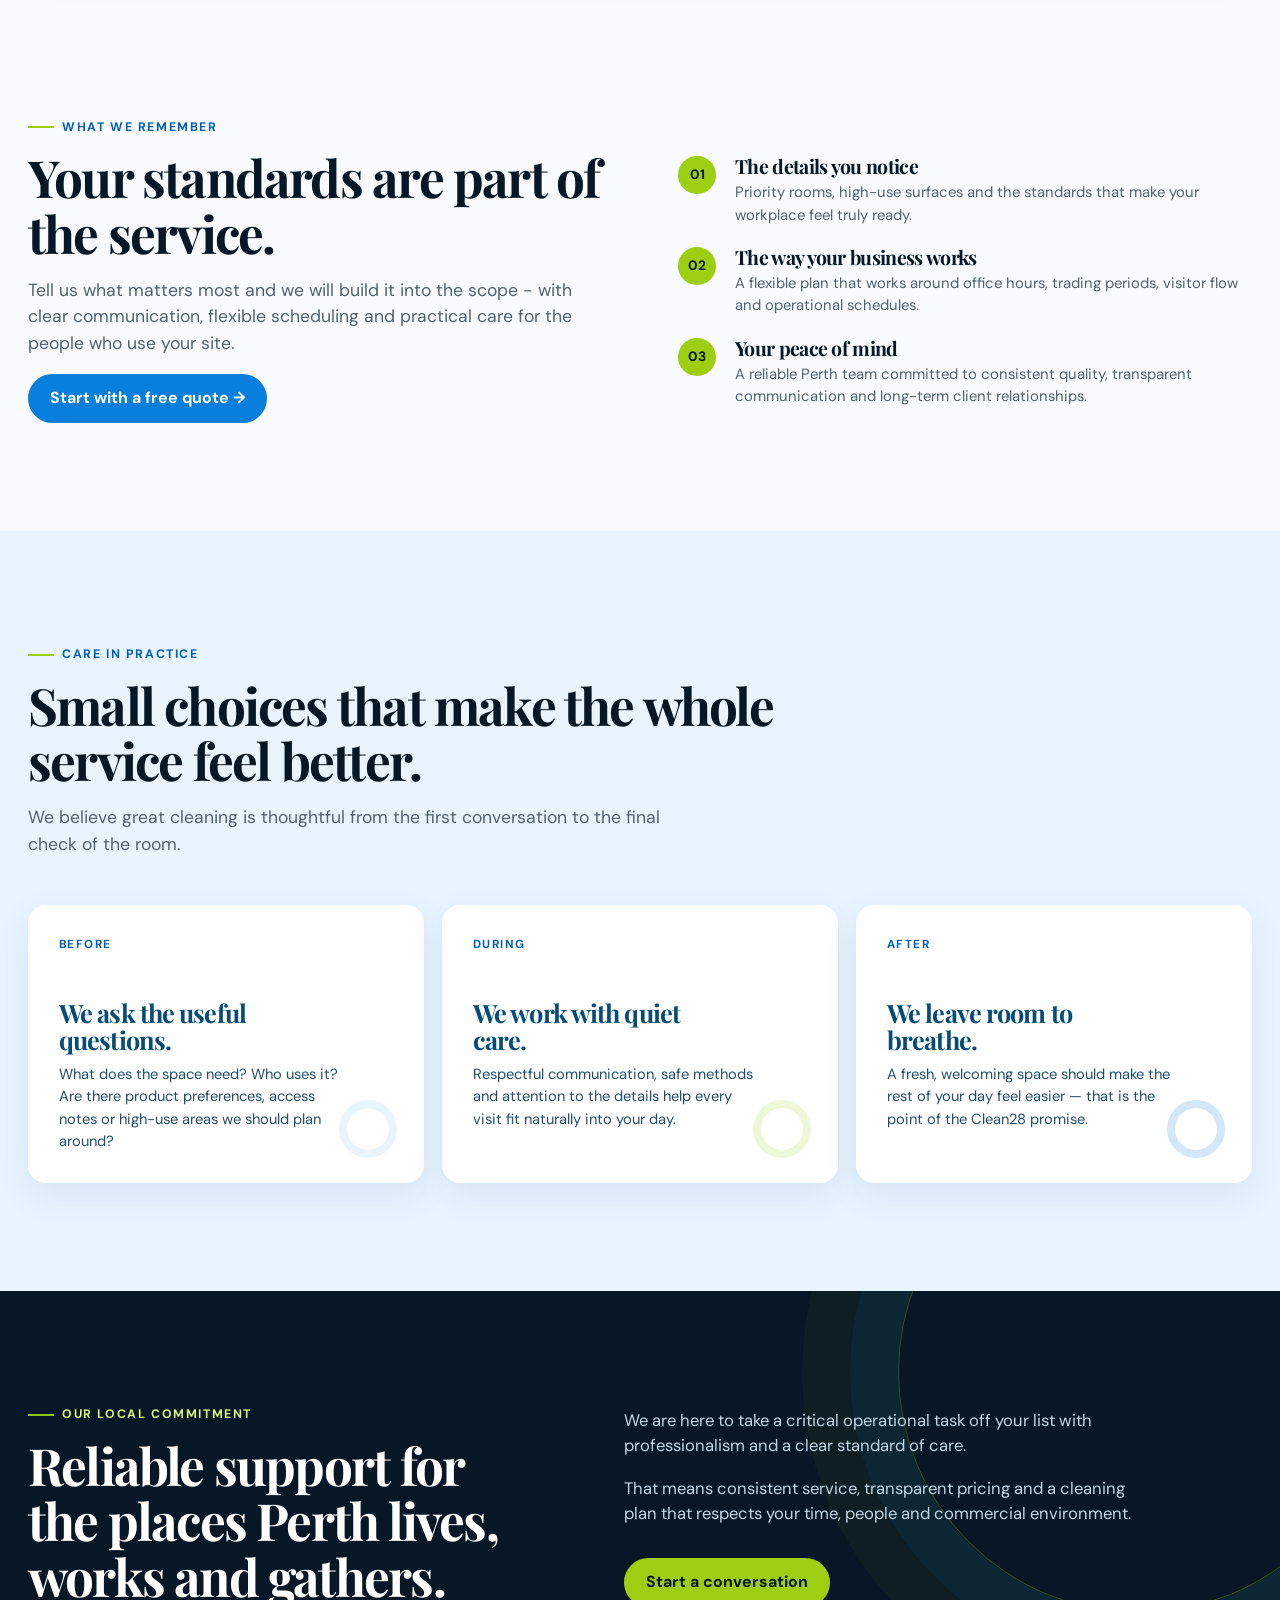
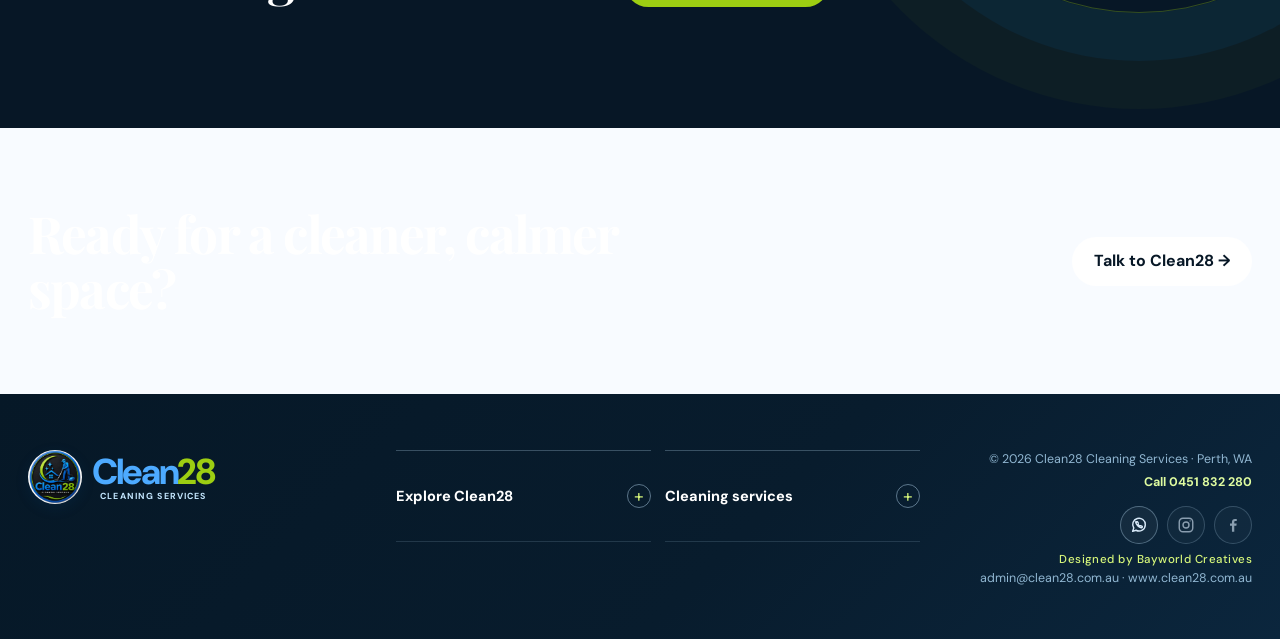
==== commit 7a3dadca: "Update commercial website content and mobile layout" ====
--- a/about.html
+++ b/about.html
@@ -13,7 +13,7 @@
   <link rel="stylesheet" href="styles.css" />
 </head>
 <body>
-  <div class="announcement">Perth cleaning team who care — flexible scheduling, fair pricing and after-hours availability.</div>
+  <div class="announcement">Perth commercial cleaning — reliable standards, flexible scheduling and after-hours options.</div>
   <header class="site-header">
     <nav class="nav container" aria-label="Main navigation">
       <a class="brand" href="index.html" aria-label="Clean28 Cleaning Services home"><img class="brand-logo" src="clean28-logo.jpeg" alt="Clean28 Cleaning Services logo" /><span class="brand-text"><strong>Clean<span class="brand-number">28</span></strong><small>Cleaning Services</small></span></a>
@@ -27,8 +27,8 @@
     <section class="page-hero">
       <div class="container">
         <span class="eyebrow">About Clean28</span>
-        <h1>Hi, we’re Clean28.</h1>
-        <p class="lead">We’re a local Perth cleaning team who care about more than just a clean space — we care about the people in it.</p>
+        <h1>Commercial cleaning built on dependable standards.</h1>
+        <p class="lead">Clean28 is a proudly Perth-owned commercial cleaning company, established in 2026 to deliver reliable, professional and tailored service for businesses across Western Australia.</p>
       </div>
     </section>
 
@@ -36,16 +36,16 @@
       <div class="container two-col">
         <div class="photo-panel"><img src="about-cleaning-wordmark-v3.png" alt="Clean28 wordmark on a cleaning tote in a bright, welcoming home entry" /></div>
         <div>
-          <span class="eyebrow">Perth team who care</span>
-          <h2>More than just a clean space.</h2>
-          <p class="lead">Whether it’s home care, an office or a community space, we treat every place with respect and make sure it is safe, fresh and welcoming.</p>
-          <p class="lead">With flexible scheduling, fair pricing and a commitment to quality, Clean28 is here to take the stress off your plate.</p>
+          <span class="eyebrow">Perth owned &amp; operated</span>
+          <h2>More than cleaning - a better working environment.</h2>
+          <p class="lead">We create pristine, safe and welcoming business environments so our clients can focus on what matters most: running their business.</p>
+          <p class="lead">Every service is shaped around your site, your standards and the practical needs of your operating schedule.</p>
             <ul class="feature-list">
-              <li><b class="tick">✓</b><span>Fully insured</span></li>
-              <li><b class="tick">✓</b><span>Eco-friendly products</span></li>
-              <li><b class="tick">✓</b><span>After-hours available</span></li>
+              <li><b class="tick">✓</b><span>Reliable, trained staff</span></li>
+              <li><b class="tick">✓</b><span>Eco-conscious products and methods</span></li>
+              <li><b class="tick">✓</b><span>Flexible commercial schedules</span></li>
             </ul>
-            <p class="lead" style="margin-top: 24px;"><strong>Clean space. Clear mind.</strong> That’s the Clean28 promise.</p>
+            <p class="lead" style="margin-top: 24px;"><strong>Professional service. Consistent quality.</strong> That is the Clean28 promise.</p>
           </div>
       </div>
     </section>
@@ -56,13 +56,13 @@
         <div class="section-heading">
           <span class="eyebrow">The Clean28 standard</span>
           <h2 id="values-heading">Our values</h2>
-          <p class="lead">The principles that guide the way we care for every Perth home, office and community space.</p>
+          <p class="lead">The principles that guide the way we deliver commercial cleaning for Perth workplaces, retail sites and facilities.</p>
         </div>
         <div class="card-grid">
-          <article class="card"><div class="card-icon" aria-hidden="true">✓</div><h3>Safety first</h3><p>We use eco-friendly, non-toxic products and safe methods to protect your team, family and space.</p></article>
-          <article class="card"><div class="card-icon" aria-hidden="true">♥</div><h3>Respect</h3><p>We treat your home or workplace like our own, with care, professionalism and attention to every detail.</p></article>
+          <article class="card"><div class="card-icon" aria-hidden="true">✓</div><h3>Safety first</h3><p>We follow safe work practices, strict hygiene protocols and eco-conscious methods to support healthy workplaces.</p></article>
+          <article class="card"><div class="card-icon" aria-hidden="true">♥</div><h3>Respect</h3><p>We treat every workplace with care, professionalism and attention to the details that matter to your people and visitors.</p></article>
           <article class="card"><div class="card-icon" aria-hidden="true">◷</div><h3>Reliability</h3><p>We show up on time, do what we say and keep your space consistently clean.</p></article>
-          <article class="card"><div class="card-icon" aria-hidden="true">◎</div><h3>Community</h3><p>As a local Perth team, we support the people and businesses around us. A clean space helps everyone thrive.</p></article>
+          <article class="card"><div class="card-icon" aria-hidden="true">◎</div><h3>Local commitment</h3><p>As a Perth-owned team, we bring local knowledge and a personalised, client-first approach to every commercial site.</p></article>
           <article class="card"><div class="card-icon" aria-hidden="true">☼</div><h3>Clarity</h3><p>No hidden fees or confusing contracts — just fair pricing, clear communication and honest service.</p></article>
         </div>
       </div>
@@ -79,13 +79,13 @@
         <div>
           <span class="eyebrow">What we remember</span>
           <h2>Your standards are part of the service.</h2>
-          <p class="lead">Tell us what matters most and we will make it part of the visit — with clear communication, flexible scheduling and care for the people who use the space.</p>
+          <p class="lead">Tell us what matters most and we will build it into the scope - with clear communication, flexible scheduling and practical care for the people who use your site.</p>
           <a class="button button-primary" href="contact.html">Start with a free quote →</a>
         </div>
         <div class="reason-list">
-          <div class="reason"><b class="reason-number">01</b><div><h3>The things you notice</h3><p>Priority rooms, safe product preferences and the small details that make a space feel truly clean.</p></div></div>
-          <div class="reason"><b class="reason-number">02</b><div><h3>The way you work and live</h3><p>A flexible plan that works around home care, office hours, community activities and everything else your week holds.</p></div></div>
-          <div class="reason"><b class="reason-number">03</b><div><h3>Your peace of mind</h3><p>A reliable, fully insured Perth team you can feel comfortable welcoming into your space.</p></div></div>
+          <div class="reason"><b class="reason-number">01</b><div><h3>The details you notice</h3><p>Priority rooms, high-use surfaces and the standards that make your workplace feel truly ready.</p></div></div>
+          <div class="reason"><b class="reason-number">02</b><div><h3>The way your business works</h3><p>A flexible plan that works around office hours, trading periods, visitor flow and operational schedules.</p></div></div>
+          <div class="reason"><b class="reason-number">03</b><div><h3>Your peace of mind</h3><p>A reliable Perth team committed to consistent quality, transparent communication and long-term client relationships.</p></div></div>
         </div>
       </div>
     </section>
@@ -112,8 +112,8 @@
           <h2>Reliable support for the places Perth lives, works and gathers.</h2>
         </div>
         <div class="commitment-copy">
-          <p>We are here to take a practical job off your list with professionalism, warmth and a clear standard of care.</p>
-          <p>That means no confusing contracts, no hidden surprises and no need to chase answers. Just a cleaning plan that respects your time, your people and your space.</p>
+          <p>We are here to take a critical operational task off your list with professionalism and a clear standard of care.</p>
+          <p>That means consistent service, transparent pricing and a cleaning plan that respects your time, people and commercial environment.</p>
           <a class="button button-lime" href="contact.html">Start a conversation</a>
         </div>
       </div>
@@ -122,7 +122,7 @@
     <section class="cta"><div class="container cta-inner"><h2>Ready for a cleaner, calmer space?</h2><a class="button button-light" href="contact.html">Talk to Clean28 →</a></div></section>
   </main>
 
-  <footer><div class="container footer-row"><a class="footer-name" href="index.html" aria-label="Clean28 Cleaning Services home"><img class="brand-logo" src="clean28-logo.jpeg" alt="Clean28 Cleaning Services logo" /><span class="brand-text"><strong>Clean<span class="brand-number">28</span></strong><small>Cleaning Services</small></span></a><div class="footer-menus" aria-label="Footer navigation"><details class="footer-menu"><summary>Explore Clean28</summary><div class="footer-menu-links"><a href="services.html">Services</a><a href="about.html">About us</a><a href="reviews.html">Reviews</a><a href="contact.html">Get a quote</a></div></details><details class="footer-menu"><summary>Cleaning services</summary><div class="footer-menu-links"><a href="services.html#home-cleaning">Home care</a><a href="services.html#workplace">Office cleaning</a><a href="services.html#community-spaces">Community spaces</a><a href="contact.html">Tailored cleaning</a></div></details></div><div class="legal">© <span data-year></span> Clean28 Cleaning Services · Perth, WA<br /><a class="footer-phone" href="tel:+61447716696">Call 0447 716 696</a><div class="social-links" aria-label="Follow Clean28 on social media"><a class="social-link social-link--whatsapp" href="https://wa.me/61447716696" target="_blank" rel="noopener noreferrer" aria-label="Message Clean28 on WhatsApp"><svg viewBox="0 0 24 24" aria-hidden="true"><path d="M20.4 11.6a8.4 8.4 0 0 1-12.4 7.4L3.5 20.5 5 16a8.4 8.4 0 1 1 15.4-4.4Z" /><path d="M8.7 8.2c.2-.5.5-.5.8-.5h.4c.2 0 .4.1.5.4l.7 1.7c.1.2.1.4 0 .6l-.4.7c.5 1 1.3 1.8 2.3 2.3l.7-.4c.2-.1.4-.1.6 0l1.7.7c.3.1.4.3.4.5v.4c0 .3 0 .6-.5.8-.5.2-1.1.3-1.8.1-1.4-.4-2.8-1.4-3.8-2.5-1.1-1.1-2.1-2.5-2.5-3.8-.2-.7-.1-1.3.1-1.8Z" /></svg></a><span class="social-link social-link--instagram social-link--pending" role="img" aria-label="Instagram profile coming soon"><svg viewBox="0 0 24 24" aria-hidden="true"><rect x="3" y="3" width="18" height="18" rx="5" /><circle cx="12" cy="12" r="4" /><circle cx="17.5" cy="6.5" r=".8" fill="currentColor" stroke="none" /></svg></span><span class="social-link social-link--facebook social-link--pending" role="img" aria-label="Facebook profile coming soon"><svg viewBox="0 0 24 24" aria-hidden="true"><path d="M13.7 21v-8h2.8l.4-3h-3.2V8.1c0-.9.3-1.5 1.6-1.5H17V4a21.5 21.5 0 0 0-2.4-.1c-2.4 0-4 1.4-4 4.1V10H8v3h2.6v8h3.1Z" /></svg></span></div><span class="designer-credit">Designed by Bayworld Creatives</span></div></div></footer>
+  <footer><div class="container footer-row"><a class="footer-name" href="index.html" aria-label="Clean28 Cleaning Services home"><img class="brand-logo" src="clean28-logo.jpeg" alt="Clean28 Cleaning Services logo" /><span class="brand-text"><strong>Clean<span class="brand-number">28</span></strong><small>Cleaning Services</small></span></a><div class="footer-menus" aria-label="Footer navigation"><details class="footer-menu"><summary>Explore Clean28</summary><div class="footer-menu-links"><a href="services.html">Services</a><a href="about.html">About us</a><a href="reviews.html">Reviews</a><a href="contact.html">Get a quote</a></div></details><details class="footer-menu"><summary>Cleaning services</summary><div class="footer-menu-links"><a href="services.html#office-business">Office &amp; business centres</a><a href="services.html#retail-shop">Retail &amp; shop cleaning</a><a href="services.html#facility-hygiene">Facility &amp; hygiene</a><a href="contact.html">Tailored cleaning</a></div></details></div><div class="legal">© <span data-year></span> Clean28 Cleaning Services · Perth, WA<br /><a class="footer-phone" href="tel:+61451832280">Call 0451 832 280</a><div class="social-links" aria-label="Follow Clean28 on social media"><a class="social-link social-link--whatsapp" href="https://wa.me/61451832280" target="_blank" rel="noopener noreferrer" aria-label="Message Clean28 on WhatsApp"><svg viewBox="0 0 24 24" aria-hidden="true"><path d="M20.4 11.6a8.4 8.4 0 0 1-12.4 7.4L3.5 20.5 5 16a8.4 8.4 0 1 1 15.4-4.4Z" /><path d="M8.7 8.2c.2-.5.5-.5.8-.5h.4c.2 0 .4.1.5.4l.7 1.7c.1.2.1.4 0 .6l-.4.7c.5 1 1.3 1.8 2.3 2.3l.7-.4c.2-.1.4-.1.6 0l1.7.7c.3.1.4.3.4.5v.4c0 .3 0 .6-.5.8-.5.2-1.1.3-1.8.1-1.4-.4-2.8-1.4-3.8-2.5-1.1-1.1-2.1-2.5-2.5-3.8-.2-.7-.1-1.3.1-1.8Z" /></svg></a><span class="social-link social-link--instagram social-link--pending" role="img" aria-label="Instagram profile coming soon"><svg viewBox="0 0 24 24" aria-hidden="true"><rect x="3" y="3" width="18" height="18" rx="5" /><circle cx="12" cy="12" r="4" /><circle cx="17.5" cy="6.5" r=".8" fill="currentColor" stroke="none" /></svg></span><span class="social-link social-link--facebook social-link--pending" role="img" aria-label="Facebook profile coming soon"><svg viewBox="0 0 24 24" aria-hidden="true"><path d="M13.7 21v-8h2.8l.4-3h-3.2V8.1c0-.9.3-1.5 1.6-1.5H17V4a21.5 21.5 0 0 0-2.4-.1c-2.4 0-4 1.4-4 4.1V10H8v3h2.6v8h3.1Z" /></svg></span></div><span class="designer-credit">Designed by Bayworld Creatives</span></div></div></footer>
   <script src="script.js" defer></script>
 </body>
 </html>
--- a/styles.css
+++ b/styles.css
@@ -478,9 +478,14 @@
   .home-hero { padding: 0 0 70px; }
   h1 { font-size: clamp(2.8rem, 14vw, 4rem); }
   .hero-mark { min-height: 0; }
-  .hero-carousel { height: 460px; }
-  .carousel-caption { right: 20px; bottom: 58px; left: 20px; }
+  .hero-carousel { height: calc(56.25vw + 215px); min-height: 500px; background: #061827; }
+  .carousel-image { top: 0; height: 56.25vw; max-height: none; object-fit: contain; object-position: center; }
+  .carousel-slide.is-active .carousel-image { transform: none; }
+  .carousel-scrim { background: linear-gradient(180deg, rgba(7,23,38,.03) 0 38%, rgba(6,24,39,.5) 54%, #061827 69%); }
+  .carousel-caption { top: calc(56.25vw + 22px); right: 20px; bottom: auto; left: 20px; max-width: none; }
+  .carousel-caption h2 { font-size: clamp(1.55rem, 7vw, 2.1rem); }
   .carousel-caption p { font-size: .88rem; }
+  .carousel-controls { right: 20px; bottom: 20px; left: 20px; }
   .hero-mark-main { inset: 7px 6px 7px 24px; }
   .hero-mark-main img { width: 205px; height: 205px; }
   .hero-note { top: 35px; width: 165px; padding: 12px; }
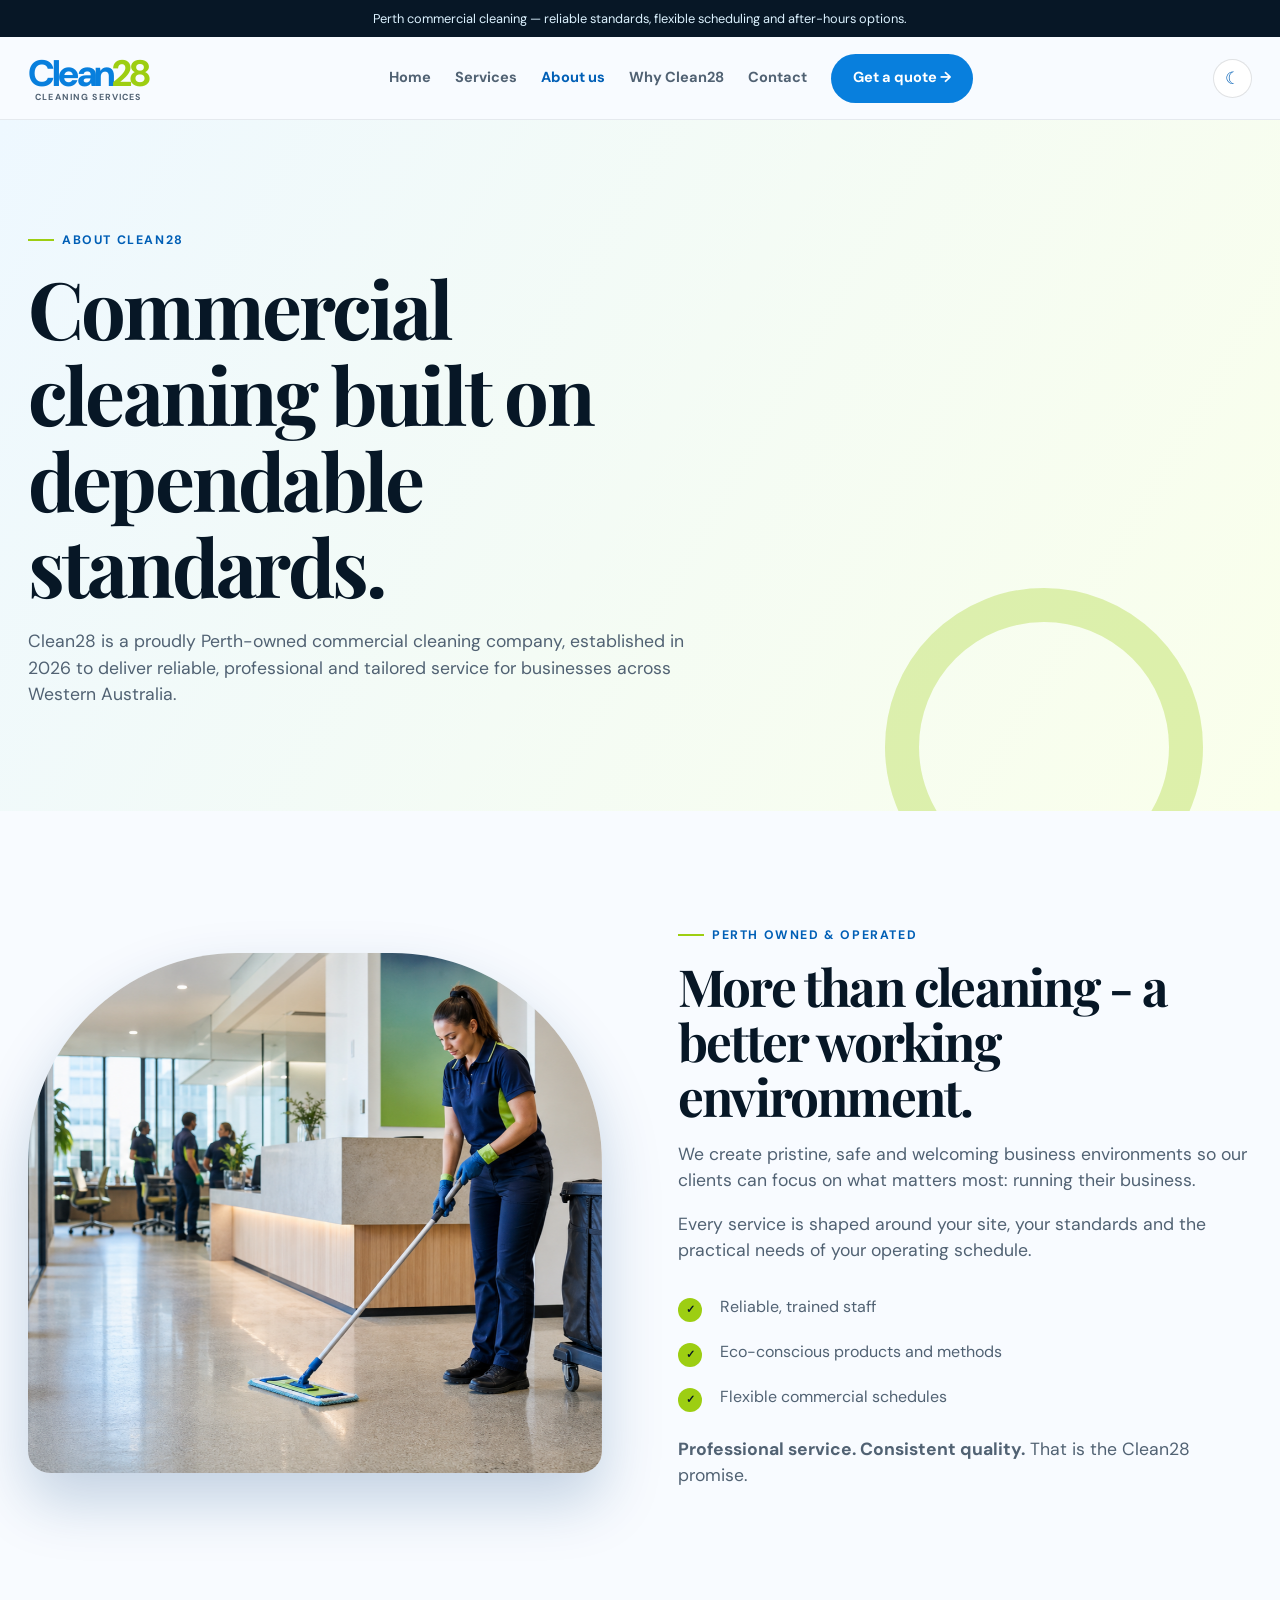
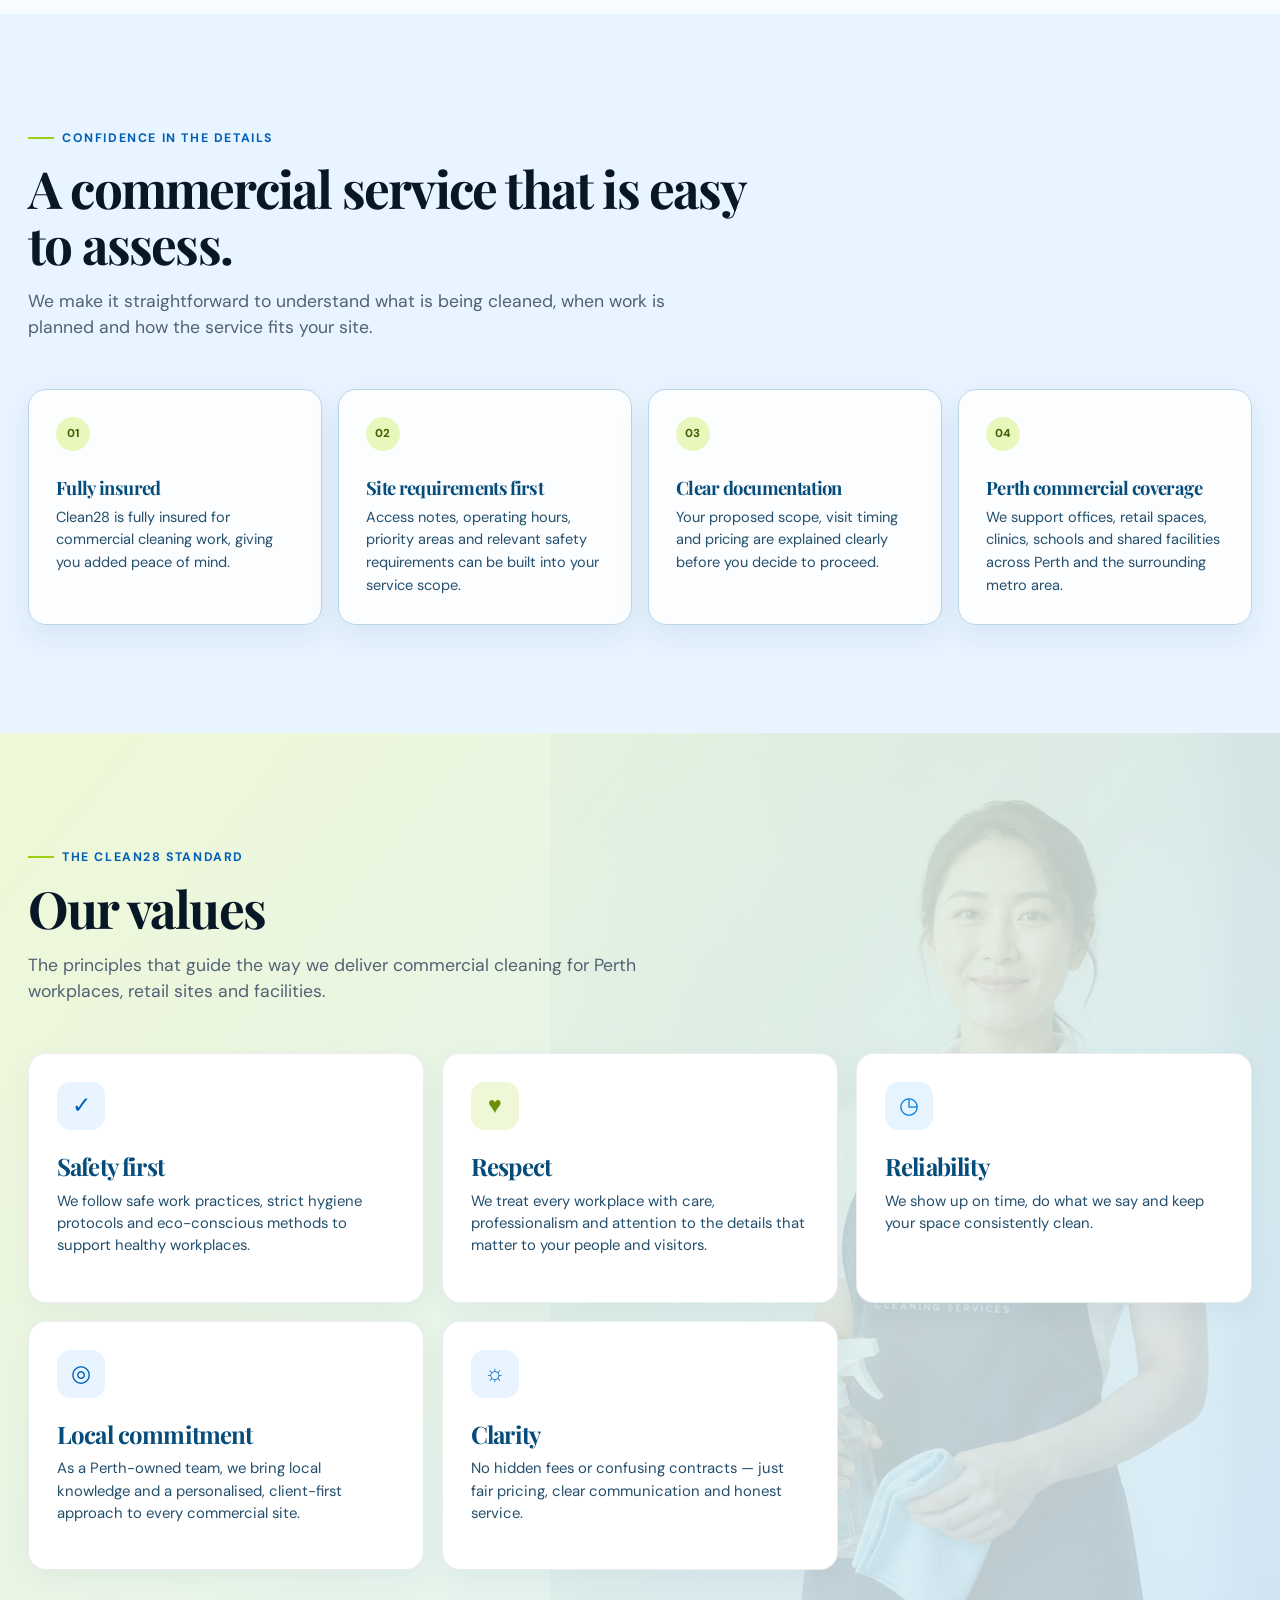
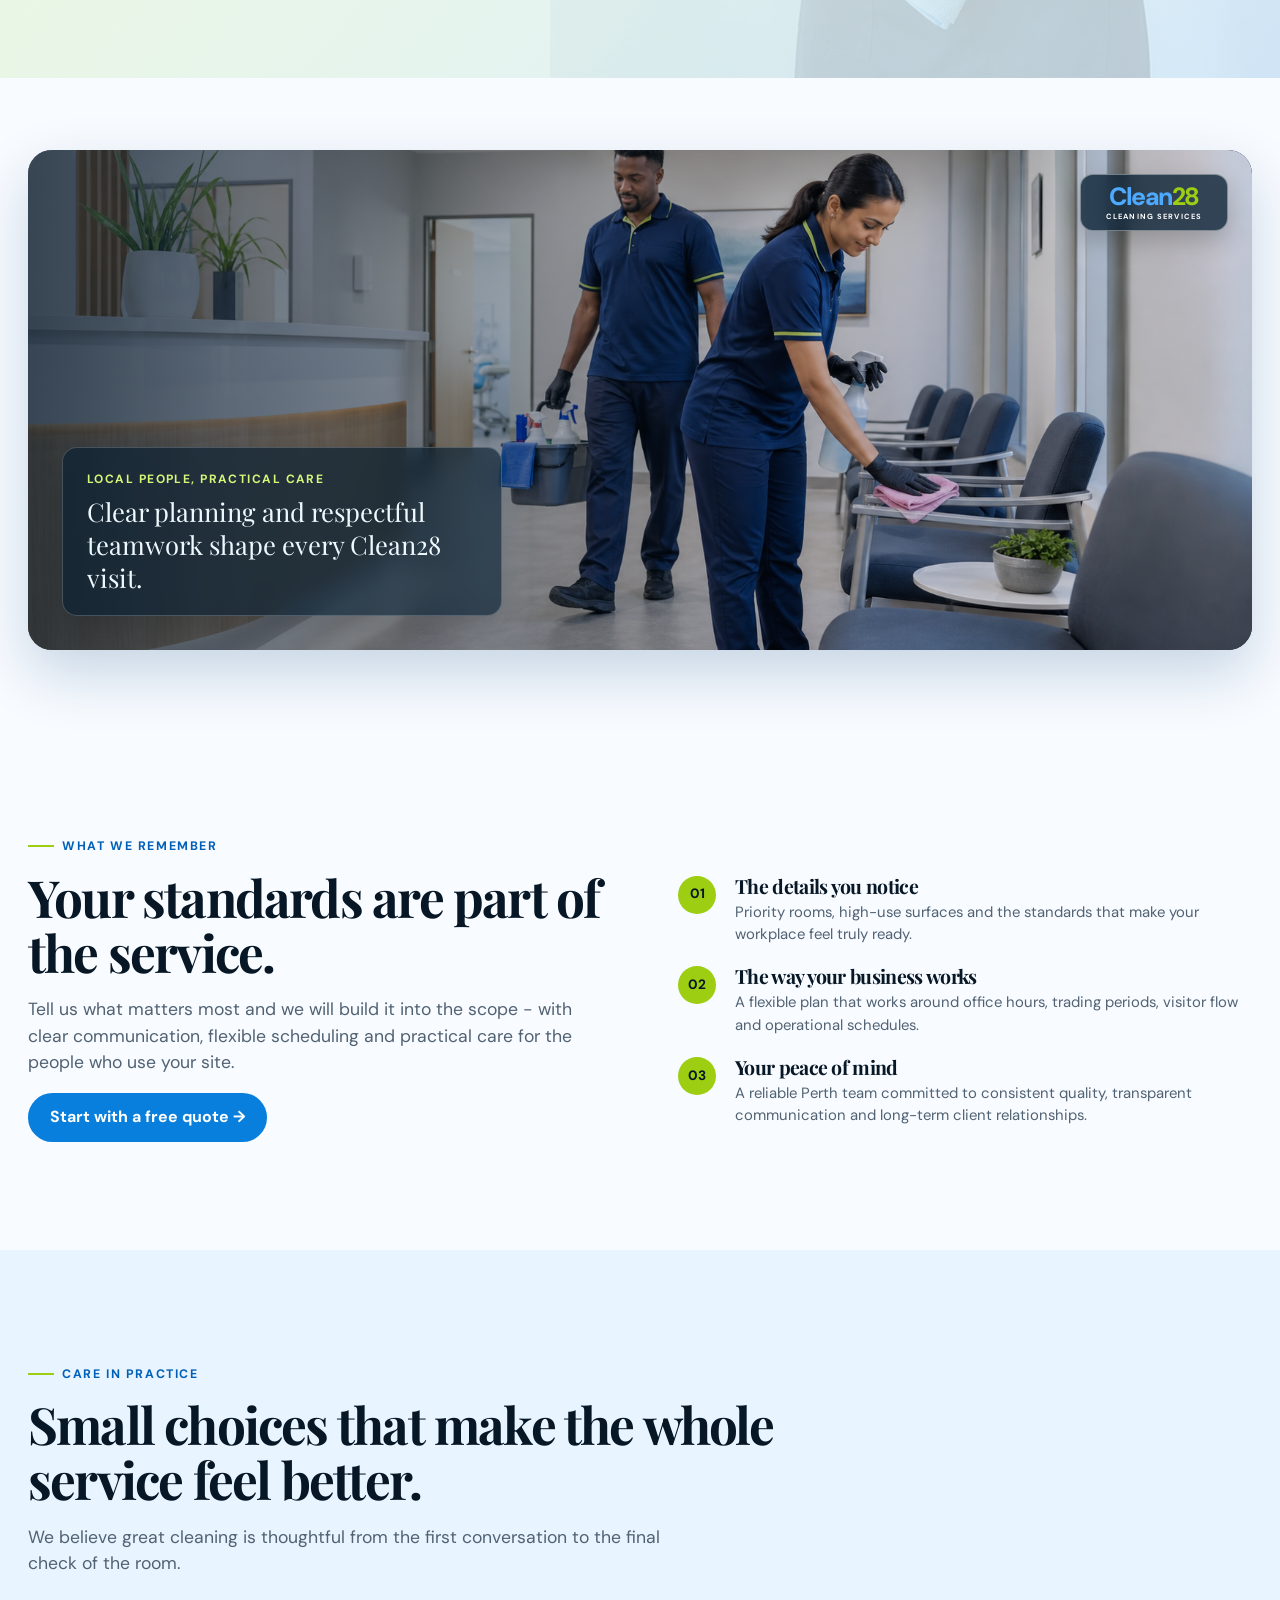
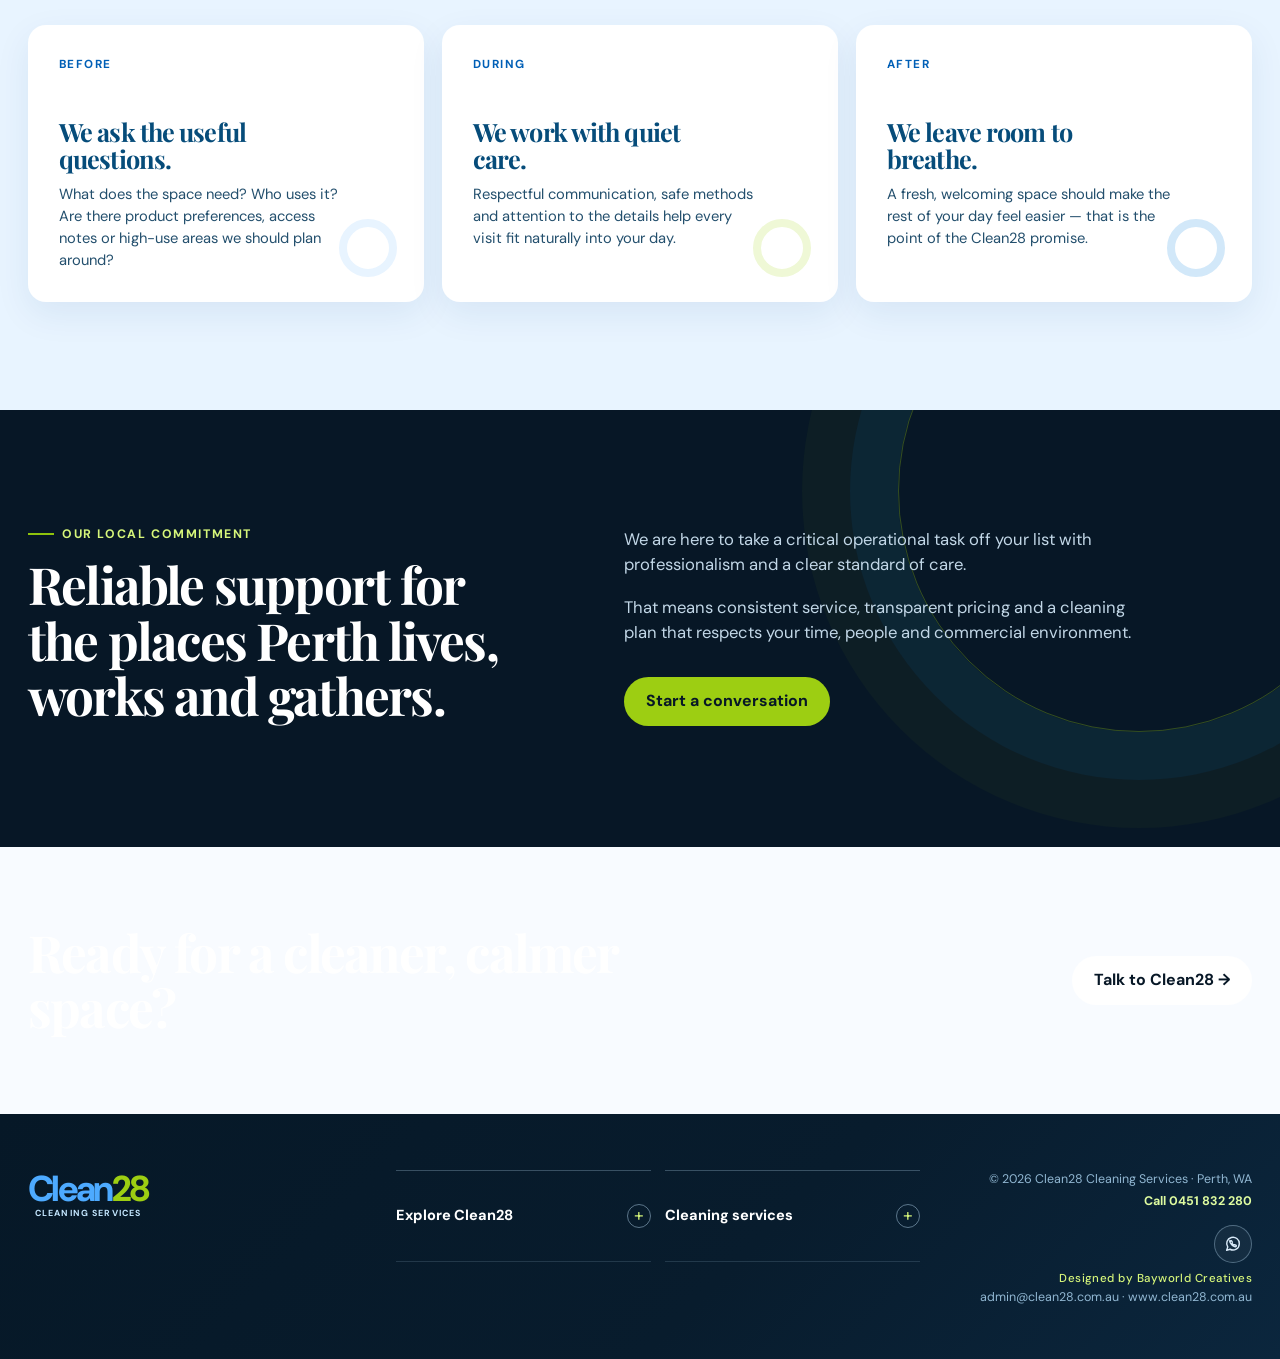
==== commit a60ea86a: "Strengthen commercial trust and conversion" ====
--- a/about.html
+++ b/about.html
@@ -3,14 +3,35 @@
 <head>
   <meta charset="UTF-8" />
   <meta name="viewport" content="width=device-width, initial-scale=1.0" />
-  <meta name="description" content="Learn about the people-first approach behind Clean28 Cleaning Services." />
-  <title>Clean28 Cleaning Services | About us</title>
-  <link rel="icon" type="image/jpeg" href="clean28-logo.jpeg" />
-  <link rel="apple-touch-icon" href="clean28-logo.jpeg" />
+  <meta name="description" content="Meet Clean28, the Perth commercial cleaning team focused on safe, reliable and respectful service for workplaces, retail spaces and facilities." />
+  <meta name="robots" content="index, follow, max-image-preview:large" />
+  <meta name="theme-color" content="#071726" />
+  <title>About Clean28 | Perth Commercial Cleaning Team</title>
+  <link rel="canonical" href="https://clean28.com.au/about.html" />
+  <meta property="og:type" content="website" />
+  <meta property="og:locale" content="en_AU" />
+  <meta property="og:site_name" content="Clean28 Cleaning Services" />
+  <meta property="og:title" content="About Clean28 | Perth Commercial Cleaning Team" />
+  <meta property="og:description" content="A Perth commercial cleaning team built on safety, respect, reliability, community and clarity." />
+  <meta property="og:url" content="https://clean28.com.au/about.html" />
+  <meta property="og:image" content="https://clean28.com.au/og-clean28.png" />
+  <meta property="og:image:alt" content="Clean28 commercial cleaning in Perth, Western Australia" />
+  <meta name="twitter:card" content="summary_large_image" />
+  <meta name="twitter:title" content="About Clean28 | Perth Commercial Cleaning Team" />
+  <meta name="twitter:description" content="A Perth commercial cleaning team built on safety, respect, reliability, community and clarity." />
+  <meta name="twitter:image" content="https://clean28.com.au/og-clean28.png" />
+  <link rel="icon" href="/favicon.ico" sizes="any" />
+  <link rel="icon" type="image/png" sizes="48x48" href="/favicon-48.png" />
+  <link rel="icon" type="image/png" sizes="192x192" href="/favicon-192.png" />
+  <link rel="apple-touch-icon" sizes="180x180" href="/apple-touch-icon.png" />
+  <link rel="manifest" href="/site.webmanifest" />
   <link rel="preconnect" href="https://fonts.googleapis.com" />
   <link rel="preconnect" href="https://fonts.gstatic.com" crossorigin />
   <link href="https://fonts.googleapis.com/css2?family=DM+Sans:wght@400;500;600;700&family=Playfair+Display:wght@600;700&display=swap" rel="stylesheet" />
   <link rel="stylesheet" href="styles.css" />
+  <script type="application/ld+json">
+  {"@context":"https://schema.org","@type":"AboutPage","name":"About Clean28","url":"https://clean28.com.au/about.html","inLanguage":"en-AU","about":{"@id":"https://clean28.com.au/#business"}}
+  </script>
 </head>
 <body>
   <div class="announcement">Perth commercial cleaning — reliable standards, flexible scheduling and after-hours options.</div>
@@ -18,7 +39,7 @@
     <nav class="nav container" aria-label="Main navigation">
       <a class="brand" href="index.html" aria-label="Clean28 Cleaning Services home"><img class="brand-logo" src="clean28-logo.jpeg" alt="Clean28 Cleaning Services logo" /><span class="brand-text"><strong>Clean<span class="brand-number">28</span></strong><small>Cleaning Services</small></span></a>
       <button class="menu-toggle" type="button" aria-expanded="false" aria-controls="nav-links" aria-label="Open navigation">☰</button>
-      <div class="nav-links" id="nav-links"><a href="index.html">Home</a><a href="services.html">Services</a><a href="about.html" aria-current="page">About us</a><a href="reviews.html">Reviews</a><a href="contact.html">Contact</a><a class="button button-primary" href="contact.html">Get a quote →</a></div>
+      <div class="nav-links" id="nav-links"><a href="index.html">Home</a><a href="services.html">Services</a><a href="about.html" aria-current="page">About us</a><a href="reviews.html">Why Clean28</a><a href="contact.html">Contact</a><a class="button button-primary" href="contact.html">Get a quote →</a></div>
       <button class="theme-toggle" type="button" aria-pressed="false" aria-label="Switch to dark mode">☾</button>
     </nav>
   </header>
@@ -34,7 +55,7 @@
 
     <section class="section">
       <div class="container two-col">
-        <div class="photo-panel"><img src="about-cleaning-wordmark-v3.png" alt="Clean28 wordmark on a cleaning tote in a bright, welcoming home entry" /></div>
+        <div class="photo-panel"><img src="hero-office-cleaning-2026.png" alt="Commercial cleaner maintaining a modern Perth office reception" /></div>
         <div>
           <span class="eyebrow">Perth owned &amp; operated</span>
           <h2>More than cleaning - a better working environment.</h2>
@@ -47,6 +68,22 @@
             </ul>
             <p class="lead" style="margin-top: 24px;"><strong>Professional service. Consistent quality.</strong> That is the Clean28 promise.</p>
           </div>
+      </div>
+    </section>
+
+    <section class="section section-tint proof-section" aria-labelledby="credentials-heading">
+      <div class="container">
+        <div class="section-heading">
+          <span class="eyebrow">Confidence in the details</span>
+          <h2 id="credentials-heading">A commercial service that is easy to assess.</h2>
+          <p class="lead">We make it straightforward to understand what is being cleaned, when work is planned and how the service fits your site.</p>
+        </div>
+        <div class="trust-proof-grid">
+          <article class="trust-proof-card"><span aria-hidden="true">01</span><h3>Fully insured</h3><p>Clean28 is fully insured for commercial cleaning work, giving you added peace of mind.</p></article>
+          <article class="trust-proof-card"><span aria-hidden="true">02</span><h3>Site requirements first</h3><p>Access notes, operating hours, priority areas and relevant safety requirements can be built into your service scope.</p></article>
+          <article class="trust-proof-card"><span aria-hidden="true">03</span><h3>Clear documentation</h3><p>Your proposed scope, visit timing and pricing are explained clearly before you decide to proceed.</p></article>
+          <article class="trust-proof-card"><span aria-hidden="true">04</span><h3>Perth commercial coverage</h3><p>We support offices, retail spaces, clinics, schools and shared facilities across Perth and the surrounding metro area.</p></article>
+        </div>
       </div>
     </section>
 
@@ -70,7 +107,7 @@
 
     <section class="section visual-story-section">
       <div class="container">
-        <figure class="visual-story"><img src="about-community-team-branded.png" alt="Two Clean28 professionals in branded aprons reviewing a checklist in a bright community hall" /><div class="visual-story-brand" aria-label="Clean28 Cleaning Services"><strong>Clean<span class="brand-number">28</span></strong><small>Cleaning Services</small></div><figcaption class="visual-story-caption"><span>Local people, practical care</span><p>Clear planning and respectful teamwork shape every Clean28 visit.</p></figcaption></figure>
+        <figure class="visual-story"><img src="clinic-cleaning-2026.png" alt="Professional commercial cleaners preparing a clinic waiting area" /><div class="visual-story-brand" aria-label="Clean28 Cleaning Services"><strong>Clean<span class="brand-number">28</span></strong><small>Cleaning Services</small></div><figcaption class="visual-story-caption"><span>Local people, practical care</span><p>Clear planning and respectful teamwork shape every Clean28 visit.</p></figcaption></figure>
       </div>
     </section>
 
@@ -122,7 +159,7 @@
     <section class="cta"><div class="container cta-inner"><h2>Ready for a cleaner, calmer space?</h2><a class="button button-light" href="contact.html">Talk to Clean28 →</a></div></section>
   </main>
 
-  <footer><div class="container footer-row"><a class="footer-name" href="index.html" aria-label="Clean28 Cleaning Services home"><img class="brand-logo" src="clean28-logo.jpeg" alt="Clean28 Cleaning Services logo" /><span class="brand-text"><strong>Clean<span class="brand-number">28</span></strong><small>Cleaning Services</small></span></a><div class="footer-menus" aria-label="Footer navigation"><details class="footer-menu"><summary>Explore Clean28</summary><div class="footer-menu-links"><a href="services.html">Services</a><a href="about.html">About us</a><a href="reviews.html">Reviews</a><a href="contact.html">Get a quote</a></div></details><details class="footer-menu"><summary>Cleaning services</summary><div class="footer-menu-links"><a href="services.html#office-business">Office &amp; business centres</a><a href="services.html#retail-shop">Retail &amp; shop cleaning</a><a href="services.html#facility-hygiene">Facility &amp; hygiene</a><a href="contact.html">Tailored cleaning</a></div></details></div><div class="legal">© <span data-year></span> Clean28 Cleaning Services · Perth, WA<br /><a class="footer-phone" href="tel:+61451832280">Call 0451 832 280</a><div class="social-links" aria-label="Follow Clean28 on social media"><a class="social-link social-link--whatsapp" href="https://wa.me/61451832280" target="_blank" rel="noopener noreferrer" aria-label="Message Clean28 on WhatsApp"><svg viewBox="0 0 24 24" aria-hidden="true"><path d="M20.4 11.6a8.4 8.4 0 0 1-12.4 7.4L3.5 20.5 5 16a8.4 8.4 0 1 1 15.4-4.4Z" /><path d="M8.7 8.2c.2-.5.5-.5.8-.5h.4c.2 0 .4.1.5.4l.7 1.7c.1.2.1.4 0 .6l-.4.7c.5 1 1.3 1.8 2.3 2.3l.7-.4c.2-.1.4-.1.6 0l1.7.7c.3.1.4.3.4.5v.4c0 .3 0 .6-.5.8-.5.2-1.1.3-1.8.1-1.4-.4-2.8-1.4-3.8-2.5-1.1-1.1-2.1-2.5-2.5-3.8-.2-.7-.1-1.3.1-1.8Z" /></svg></a><span class="social-link social-link--instagram social-link--pending" role="img" aria-label="Instagram profile coming soon"><svg viewBox="0 0 24 24" aria-hidden="true"><rect x="3" y="3" width="18" height="18" rx="5" /><circle cx="12" cy="12" r="4" /><circle cx="17.5" cy="6.5" r=".8" fill="currentColor" stroke="none" /></svg></span><span class="social-link social-link--facebook social-link--pending" role="img" aria-label="Facebook profile coming soon"><svg viewBox="0 0 24 24" aria-hidden="true"><path d="M13.7 21v-8h2.8l.4-3h-3.2V8.1c0-.9.3-1.5 1.6-1.5H17V4a21.5 21.5 0 0 0-2.4-.1c-2.4 0-4 1.4-4 4.1V10H8v3h2.6v8h3.1Z" /></svg></span></div><span class="designer-credit">Designed by Bayworld Creatives</span></div></div></footer>
+  <footer><div class="container footer-row"><a class="footer-name" href="index.html" aria-label="Clean28 Cleaning Services home"><img class="brand-logo" src="clean28-logo.jpeg" alt="Clean28 Cleaning Services logo" /><span class="brand-text"><strong>Clean<span class="brand-number">28</span></strong><small>Cleaning Services</small></span></a><div class="footer-menus" aria-label="Footer navigation"><details class="footer-menu"><summary>Explore Clean28</summary><div class="footer-menu-links"><a href="services.html">Services</a><a href="about.html">About us</a><a href="reviews.html">Why Clean28</a><a href="privacy.html">Privacy</a><a href="contact.html">Get a quote</a></div></details><details class="footer-menu"><summary>Cleaning services</summary><div class="footer-menu-links"><a href="services.html#office-business">Office &amp; business centres</a><a href="services.html#retail-shop">Retail &amp; shop cleaning</a><a href="services.html#facility-hygiene">Facility &amp; hygiene</a><a href="contact.html">Tailored cleaning</a></div></details></div><div class="legal">© <span data-year></span> Clean28 Cleaning Services · Perth, WA<br /><a class="footer-phone" href="tel:+61451832280">Call 0451 832 280</a><div class="social-links" aria-label="Contact Clean28"><a class="social-link social-link--whatsapp" href="https://wa.me/61451832280" target="_blank" rel="noopener noreferrer" aria-label="Message Clean28 on WhatsApp"><svg viewBox="0 0 24 24" aria-hidden="true"><path d="M20.4 11.6a8.4 8.4 0 0 1-12.4 7.4L3.5 20.5 5 16a8.4 8.4 0 1 1 15.4-4.4Z" /><path d="M8.7 8.2c.2-.5.5-.5.8-.5h.4c.2 0 .4.1.5.4l.7 1.7c.1.2.1.4 0 .6l-.4.7c.5 1 1.3 1.8 2.3 2.3l.7-.4c.2-.1.4-.1.6 0l1.7.7c.3.1.4.3.4.5v.4c0 .3 0 .6-.5.8-.5.2-1.1.3-1.8.1-1.4-.4-2.8-1.4-3.8-2.5-1.1-1.1-2.1-2.5-2.5-3.8-.2-.7-.1-1.3.1-1.8Z" /></svg></a></div><span class="designer-credit">Designed by Bayworld Creatives</span></div></div></footer>
   <script src="script.js" defer></script>
 </body>
 </html>
--- a/styles.css
+++ b/styles.css
@@ -40,10 +40,10 @@
 .announcement { padding: 9px 16px; background: var(--ink); color: #dcf2ff; font-size: .8rem; text-align: center; }
 .site-header { position: sticky; top: 0; z-index: 10; border-bottom: 1px solid rgba(7,23,38,.08); background: rgba(248,251,255,.94); backdrop-filter: blur(14px); }
 .nav { display: flex; align-items: center; justify-content: space-between; gap: 22px; min-height: 82px; }
-.brand { display: inline-flex; align-items: center; gap: 10px; min-width: max-content; font-weight: 700; }
-.brand-logo { width: 54px; height: 54px; flex: 0 0 54px; border-radius: 50%; object-fit: cover; box-shadow: 0 4px 13px rgba(0,64,122,.18); }
+.brand { display: inline-flex; align-items: center; gap: 0; min-width: max-content; font-weight: 700; }
+.brand-logo { display: none; }
 .brand-text { display: grid; line-height: 1.05; }
-.brand-text strong { display: block; color: var(--blue); font-size: 2.12rem; font-weight: 800; letter-spacing: -.065em; }
+.brand-text strong { display: block; color: var(--blue); font-size: 2.3rem; font-weight: 800; letter-spacing: -.075em; }
 .brand-number { color: var(--lime); }
 .brand-text small { justify-self: center; margin-top: 1px; color: var(--ink-soft); font-size: .55rem; font-weight: 700; letter-spacing: .13em; text-align: center; text-transform: uppercase; white-space: nowrap; }
 .nav-links { display: flex; align-items: center; gap: 24px; font-size: .91rem; font-weight: 700; }
@@ -214,6 +214,10 @@
 .field textarea { min-height: 112px; resize: vertical; }
 .form-message { display: none; margin: 13px 0 0; color: #638a00; font-size: .9rem; font-weight: 700; }
 .form-message.visible { display: block; }
+.privacy-consent { display: grid; grid-template-columns: 18px 1fr; gap: 10px; align-items: start; margin: 4px 0 10px; color: var(--ink-soft); font-size: .82rem; line-height: 1.5; }
+.privacy-consent input { width: 16px; height: 16px; margin: 2px 0 0; accent-color: var(--blue); }
+.privacy-consent a, .form-privacy a { color: var(--blue); font-weight: 700; text-decoration: underline; text-underline-offset: 2px; }
+.form-privacy { margin: 0 0 20px; color: var(--ink-soft); font-size: .78rem; line-height: 1.5; }
 .designer-credit { display: inline-block; margin-top: 7px; color: #d6f67a; font-size: .72rem; font-weight: 500; letter-spacing: .04em; }
 
 .section-dark { position: relative; overflow: hidden; background: #071726; color: #f5fbff; }
@@ -365,7 +369,24 @@
 .social-link--whatsapp:hover { border-color: #85dd9d; background: #25d366; color: #071726; transform: translateY(-4px); }
 .social-link--instagram:hover { border-color: #f1a7ca; background: #c13584; color: #ffffff; transform: translateY(-4px); }
 .social-link--facebook:hover { border-color: #9cc7ff; background: #1877f2; color: #ffffff; transform: translateY(-4px); }
-.social-link--pending { opacity: .62; }
+.social-link--pending { display: none; }
+
+.proof-section { position: relative; overflow: hidden; }
+.trust-proof-grid { display: grid; grid-template-columns: repeat(4, 1fr); gap: 16px; }
+.trust-proof-card { min-height: 220px; padding: 27px; border: 1px solid #b8d5e7; border-radius: 18px; background: rgba(255,255,255,.86); box-shadow: 0 12px 32px rgba(3,69,111,.08); }
+.trust-proof-card > span { display: inline-grid; width: 34px; height: 34px; place-items: center; margin-bottom: 27px; border-radius: 50%; background: #e8f8bd; color: #406100; font-size: .72rem; font-weight: 800; letter-spacing: .04em; }
+.trust-proof-card h3 { margin-bottom: 9px; color: #064c7a; font-size: 1.15rem; }
+.trust-proof-card p { margin: 0; color: #234f6d; font-size: .91rem; line-height: 1.56; }
+
+.privacy-layout { display: grid; grid-template-columns: 240px minmax(0, 760px); gap: clamp(38px, 8vw, 105px); align-items: start; }
+.privacy-nav { position: sticky; top: 110px; display: grid; gap: 5px; padding: 15px; border: 1px solid var(--line); border-radius: 15px; background: var(--white); box-shadow: 0 10px 28px rgba(3,69,111,.08); }
+.privacy-nav a { padding: 9px 10px; border-radius: 8px; color: var(--ink-soft); font-size: .86rem; font-weight: 700; }
+.privacy-nav a:hover { background: var(--lime-pale); color: var(--ink); }
+.privacy-content { display: grid; gap: 38px; }
+.privacy-content section { scroll-margin-top: 120px; }
+.privacy-content h2 { margin-bottom: 10px; color: var(--ink); font-size: clamp(1.5rem, 2.5vw, 2rem); }
+.privacy-content p { max-width: 720px; margin: 0; color: var(--ink-soft); font-size: 1rem; line-height: 1.72; }
+.privacy-content a { color: var(--blue); font-weight: 700; text-decoration: underline; text-underline-offset: 3px; }
 
 body[data-theme="dark"] {
   color-scheme: dark;
@@ -399,6 +420,11 @@
 body[data-theme="dark"] .plan-option.is-selected { background: #0e3352; }
 body[data-theme="dark"] .plan-summary { background: linear-gradient(135deg, #0c304d, #1a310b); }
 body[data-theme="dark"] .form-helper { background: #1a310b; }
+body[data-theme="dark"] .trust-proof-card, body[data-theme="dark"] .privacy-nav { border-color: rgba(224,243,255,.12); background: #102337; }
+body[data-theme="dark"] .trust-proof-card h3, body[data-theme="dark"] .privacy-content h2 { color: #ffffff; }
+body[data-theme="dark"] .trust-proof-card p, body[data-theme="dark"] .privacy-content p, body[data-theme="dark"] .privacy-consent, body[data-theme="dark"] .form-privacy { color: #c6dce9; }
+body[data-theme="dark"] .privacy-nav a { color: #c6dce9; }
+body[data-theme="dark"] .privacy-nav a:hover { background: #19380c; color: #ffffff; }
 
 /* Keep every light surface comfortably readable, even when component styles overlap. */
 body:not([data-theme="dark"]) .card,
@@ -450,10 +476,11 @@
   .hero-grid, .intro-grid, .two-col, .contact-grid { grid-template-columns: 1fr; }
   .hero-mark { width: 100vw; margin-left: calc(50% - 50vw); }
   .page-hero-visual, .page-hero-photo { display: none; }
-  .card-grid, .scope-grid { grid-template-columns: repeat(2, 1fr); }
+  .card-grid, .scope-grid, .trust-proof-grid { grid-template-columns: repeat(2, 1fr); }
   .planner-shell { grid-template-columns: 1fr; }
   .contact-grid { gap: 38px; }
-  .standard-layout, .service-assurance, .commitment-layout, .review-next-step { grid-template-columns: 1fr; gap: 42px; }
+  .standard-layout, .service-assurance, .commitment-layout, .review-next-step, .privacy-layout { grid-template-columns: 1fr; gap: 42px; }
+  .privacy-nav { position: static; grid-template-columns: repeat(2, minmax(0, 1fr)); }
   .service-detail-grid, .practice-grid { grid-template-columns: repeat(2, 1fr); }
   .service-detail-card:last-child { grid-column: span 2; }
   .journey-grid { grid-template-columns: 1fr; }
@@ -472,7 +499,6 @@
   .section { padding: 70px 0; }
   .nav { min-height: 70px; }
   .nav-links { top: 70px; }
-  .brand-logo { width: 48px; height: 48px; flex-basis: 48px; }
   .brand-text strong { font-size: 1.88rem; }
   footer .brand-text strong { font-size: 1.98rem; }
   .home-hero { padding: 0 0 70px; }
@@ -490,7 +516,7 @@
   .hero-mark-main img { width: 205px; height: 205px; }
   .hero-note { top: 35px; width: 165px; padding: 12px; }
   .hero-tag { right: -3px; bottom: 18px; }
-  .card-grid, .scope-grid, .steps, .review-feature, .service-detail-grid, .practice-grid { grid-template-columns: 1fr; }
+  .card-grid, .scope-grid, .trust-proof-grid, .steps, .review-feature, .service-detail-grid, .practice-grid { grid-template-columns: 1fr; }
   .planner-section { padding: 25px 0; }
   .planner-shell { gap: 24px; padding: 22px; }
   .plan-options, .plan-includes { grid-template-columns: 1fr; }
@@ -513,6 +539,7 @@
   .footer-menus { grid-template-columns: 1fr; }
   .legal { text-align: left; }
   .social-links { justify-content: flex-start; }
+  .privacy-nav { grid-template-columns: 1fr; }
   .standard-card { grid-template-columns: 38px 1fr; column-gap: 12px; }
   .service-detail-card:last-child { grid-column: auto; }
   .service-detail-card { min-height: 0; }
